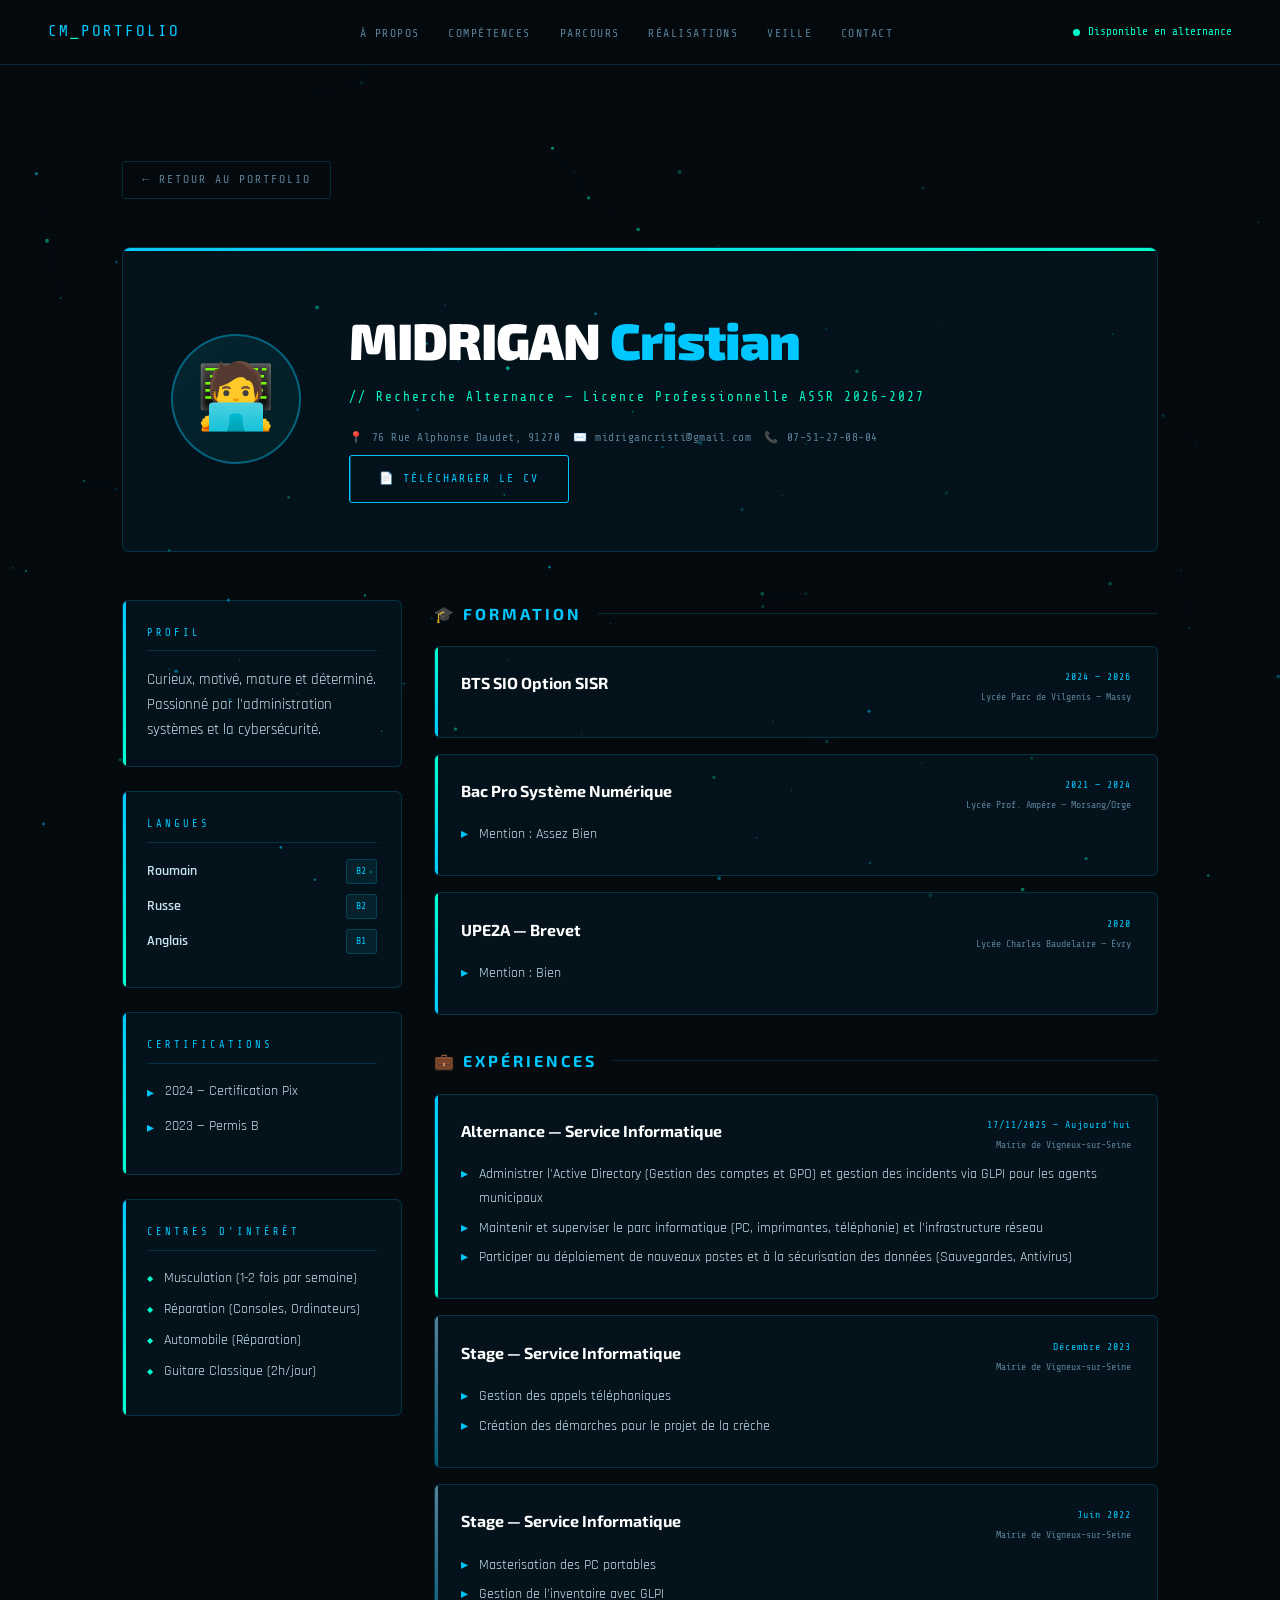
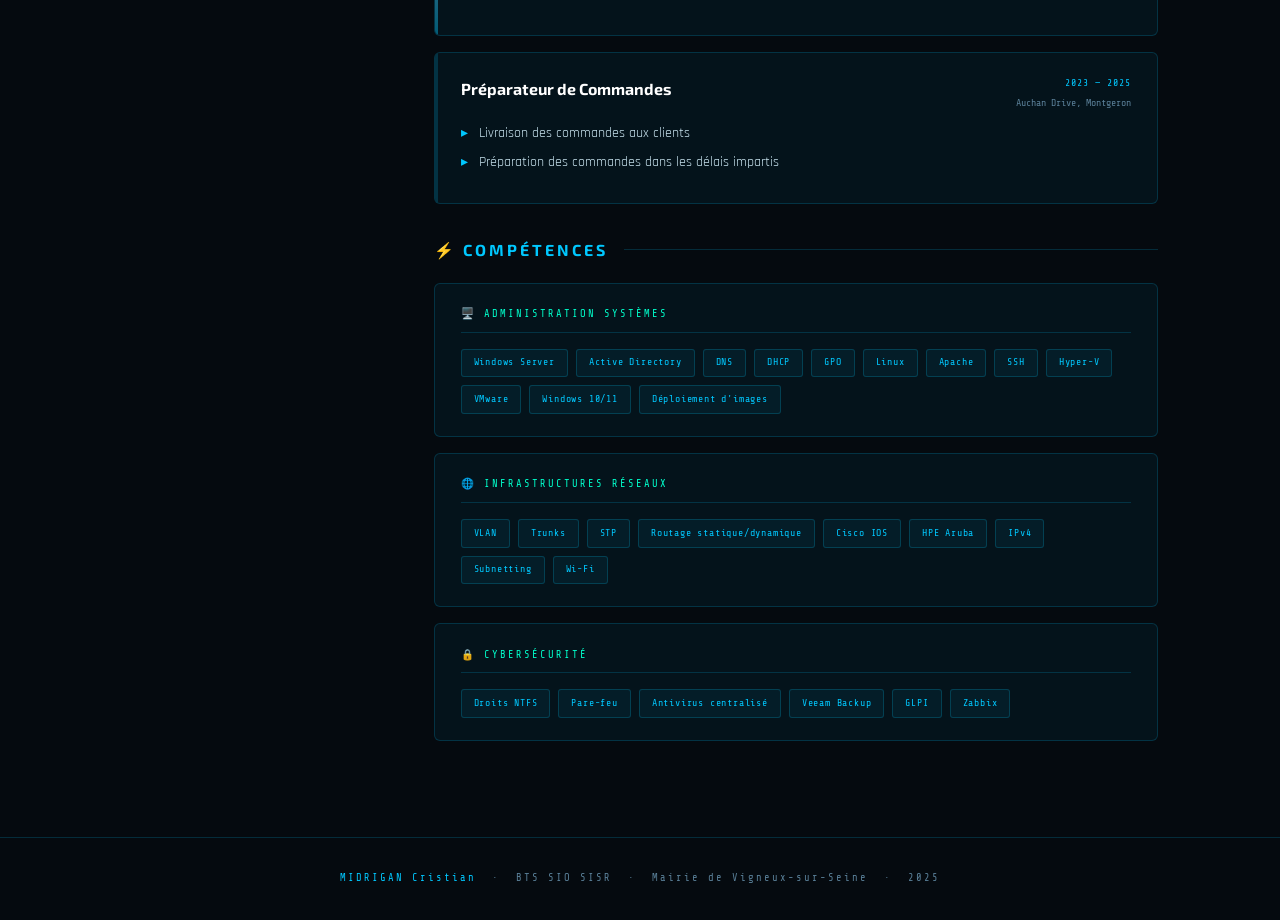
==== cv.html @ ec59d4d6 "Site presque fini, manque mon entreprise et le tableau de synthese" ====
<!DOCTYPE html>
<html lang="fr">
<head>
<meta charset="UTF-8">
<meta name="viewport" content="width=device-width, initial-scale=1.0">
<title>CV — MIDRIGAN Cristian</title>
<link href="https://fonts.googleapis.com/css2?family=Share+Tech+Mono&family=Rajdhani:wght@400;500;600;700&family=Exo+2:wght@300;400;600;700;900&display=swap" rel="stylesheet">
<link rel="stylesheet" href="style.css">
<style>
/* ── CV-SPECIFIC STYLES ── */
.cv-back {
  display: inline-flex; align-items: center; gap: .6rem;
  font-family: var(--mono); font-size: .72rem; letter-spacing: 2px;
  text-transform: uppercase; color: var(--muted); text-decoration: none;
  padding: .5rem 1.2rem; border: 1px solid var(--border); border-radius: 3px;
  transition: all .3s; margin-bottom: 3rem;
}
.cv-back:hover { color: var(--cyan); border-color: var(--cyan); background: rgba(0,200,255,.06); }

.cv-hero {
  display: flex; align-items: center; gap: 3rem;
  padding: 3rem; background: var(--surface);
  border: 1px solid var(--border); border-radius: 8px;
  position: relative; overflow: hidden; margin-bottom: 3rem;
}
.cv-hero::before {
  content: ''; position: absolute; top: 0; left: 0; right: 0; height: 3px;
  background: linear-gradient(90deg, var(--cyan), var(--cyan2));
}
.cv-photo {
  width: 130px; height: 130px; border-radius: 50%; flex-shrink: 0;
  border: 2px solid var(--border2); object-fit: cover;
  background: linear-gradient(135deg, rgba(0,200,255,.1), rgba(0,255,204,.05));
  display: flex; align-items: center; justify-content: center; font-size: 4rem;
}
.cv-photo img { width: 130px; height: 130px; border-radius: 50%; object-fit: cover; }
.cv-hero-info { flex: 1; }
.cv-hero-name {
  font-family: var(--head); font-size: clamp(2rem,4vw,3.2rem);
  font-weight: 900; color: #fff; letter-spacing: -1px; margin-bottom: .3rem;
}
.cv-hero-name span { color: var(--cyan); }
.cv-hero-sub {
  font-family: var(--mono); font-size: .8rem; color: var(--cyan2);
  letter-spacing: 2px; margin-bottom: 1.2rem;
}
.cv-contacts { display: flex; flex-wrap: wrap; gap: .8rem; }
.cv-contact-item {
  display: flex; align-items: center; gap: .5rem;
  font-family: var(--mono); font-size: .7rem; color: var(--muted);
  letter-spacing: .5px;
}
.cv-contact-item span { color: var(--cyan); }

/* Grid layout */
.cv-grid { display: grid; grid-template-columns: 280px 1fr; gap: 2rem; }

/* Sidebar */
.cv-sidebar { display: flex; flex-direction: column; gap: 1.5rem; }
.cv-card {
  background: var(--surface); border: 1px solid var(--border);
  border-radius: 6px; padding: 1.5rem; position: relative; overflow: hidden;
}
.cv-card::before {
  content: ''; position: absolute; top: 0; left: 0;
  width: 3px; height: 100%;
  background: linear-gradient(to bottom, var(--cyan), var(--cyan2));
}
.cv-card-title {
  font-family: var(--mono); font-size: .65rem; color: var(--cyan);
  letter-spacing: 3px; text-transform: uppercase; margin-bottom: 1rem;
  padding-bottom: .5rem; border-bottom: 1px solid var(--border);
}
.cv-tag-list { display: flex; flex-wrap: wrap; gap: .4rem; }
.cv-pill {
  font-family: var(--mono); font-size: .62rem; padding: .25rem .7rem;
  border: 1px solid var(--border); border-radius: 20px; color: var(--muted);
  letter-spacing: .8px; transition: all .2s;
}
.cv-pill:hover { border-color: var(--cyan); color: var(--cyan); }
.cv-lang-item { display: flex; justify-content: space-between; align-items: center; margin-bottom: .6rem; }
.cv-lang-name { font-size: .9rem; color: var(--text); font-weight: 600; }
.cv-lang-lvl {
  font-family: var(--mono); font-size: .62rem; padding: .2rem .6rem;
  background: rgba(0,200,255,.08); border: 1px solid rgba(0,200,255,.2);
  color: var(--cyan); border-radius: 3px;
}
.cv-cert-item { display: flex; gap: .7rem; align-items: flex-start; margin-bottom: .6rem; font-size: .88rem; color: var(--text); }
.cv-cert-item::before { content: "▸"; color: var(--cyan); flex-shrink: 0; margin-top: .1rem; }
.cv-interest-item { display: flex; gap: .7rem; align-items: flex-start; margin-bottom: .5rem; font-size: .85rem; color: var(--text); }
.cv-interest-item::before { content: "◆"; color: var(--cyan2); font-size: .5rem; flex-shrink: 0; margin-top: .35rem; }

/* Main content */
.cv-main { display: flex; flex-direction: column; gap: 2rem; }
.cv-section-title {
  font-family: var(--head); font-size: 1rem; font-weight: 700;
  color: var(--cyan); letter-spacing: 3px; text-transform: uppercase;
  margin-bottom: 1.2rem; display: flex; align-items: center; gap: 1rem;
}
.cv-section-title::after { content: ''; flex: 1; height: 1px; background: var(--border); }

/* Timeline items */
.cv-timeline { display: flex; flex-direction: column; gap: 1rem; }
.cv-tl-item {
  background: var(--surface); border: 1px solid var(--border);
  border-radius: 6px; padding: 1.4rem 1.6rem;
  position: relative; overflow: hidden; transition: border-color .3s;
}
.cv-tl-item:hover { border-color: var(--border2); }
.cv-tl-item.alternance::before { content: ''; position: absolute; left: 0; top: 0; bottom: 0; width: 3px; background: linear-gradient(to bottom, var(--cyan), var(--cyan2)); }
.cv-tl-item.stage::before { content: ''; position: absolute; left: 0; top: 0; bottom: 0; width: 3px; background: linear-gradient(to bottom, #5a8099, var(--border2)); }
.cv-tl-item.formation-item::before { content: ''; position: absolute; left: 0; top: 0; bottom: 0; width: 3px; background: linear-gradient(to bottom, var(--cyan2), var(--cyan)); }
.cv-tl-item.other::before { content: ''; position: absolute; left: 0; top: 0; bottom: 0; width: 3px; background: var(--border); }
.cv-tl-top { display: flex; justify-content: space-between; align-items: flex-start; gap: 1rem; margin-bottom: .5rem; flex-wrap: wrap; }
.cv-tl-role { font-family: var(--head); font-size: 1rem; font-weight: 700; color: #fff; }
.cv-tl-meta { text-align: right; }
.cv-tl-date { font-family: var(--mono); font-size: .62rem; color: var(--cyan); letter-spacing: 1px; display: block; }
.cv-tl-org { font-family: var(--mono); font-size: .62rem; color: var(--muted); display: block; margin-top: .2rem; }
.cv-tl-list { list-style: none; margin-top: .6rem; }
.cv-tl-list li { display: flex; gap: .7rem; font-size: .88rem; color: var(--text); margin-bottom: .35rem; }
.cv-tl-list li::before { content: '▸'; color: var(--cyan); flex-shrink: 0; }

/* Compétences */
.cv-skills-grid { display: flex; flex-direction: column; gap: 1rem; }
.cv-skill-cat {
  background: var(--surface); border: 1px solid var(--border);
  border-radius: 6px; padding: 1.4rem 1.6rem;
}
.cv-skill-cat-title {
  font-family: var(--mono); font-size: .65rem; color: var(--cyan2);
  letter-spacing: 2px; text-transform: uppercase; margin-bottom: 1rem;
  padding-bottom: .5rem; border-bottom: 1px solid var(--border);
}
.cv-skill-items { display: flex; flex-wrap: wrap; gap: .5rem; }
.cv-skill-chip {
  font-family: var(--mono); font-size: .62rem; padding: .3rem .75rem;
  background: rgba(0,200,255,.06); border: 1px solid rgba(0,200,255,.2);
  color: var(--cyan); border-radius: 3px; letter-spacing: .8px;
  transition: all .2s;
}
.cv-skill-chip:hover { background: rgba(0,200,255,.14); border-color: var(--cyan); }

/* Download button */
.cv-dl-btn {
  display: inline-flex; align-items: center; gap: .6rem;
  font-family: var(--mono); font-size: .72rem; letter-spacing: 2px;
  text-transform: uppercase; color: var(--cyan); text-decoration: none;
  padding: .8rem 1.8rem; border: 1px solid var(--cyan); border-radius: 3px;
  position: relative; overflow: hidden; transition: color .3s; margin-top: .5rem;
  background: transparent; cursor: pointer;
}
.cv-dl-btn::before {
  content: ''; position: absolute; inset: 0; background: var(--cyan);
  transform: translateX(-100%); transition: transform .3s; z-index: -1;
}
.cv-dl-btn:hover { color: #000; }
.cv-dl-btn:hover::before { transform: translateX(0); }

@media(max-width:900px){
  .cv-grid { grid-template-columns: 1fr; }
  .cv-hero { flex-direction: column; text-align: center; gap: 1.5rem; }
  .cv-contacts { justify-content: center; }
  .cv-tl-top { flex-direction: column; }
  .cv-tl-meta { text-align: left; }
}
</style>
</head>
<body>
<canvas id="bg-canvas"></canvas>

<!-- NAV -->
<nav>
  <a href="index.html" class="nav-logo">CM<span>_</span>PORTFOLIO</a>
  <ul class="nav-links">
    <li><a href="index.html#about">À propos</a></li>
    <li><a href="index.html#skills">Compétences</a></li>
    <li><a href="index.html#parcours">Parcours</a></li>
    <li><a href="index.html#realisations">Réalisations</a></li>
    <li><a href="index.html#veille">Veille</a></li>
    <li><a href="index.html#contact">Contact</a></li>
  </ul>
  <div class="nav-status"><div class="status-dot"></div>Disponible en alternance</div>
</nav>

<section style="padding-top:65px;">
  <div class="wrap">
    <!-- Retour -->
    <a href="index.html" class="cv-back">← Retour au portfolio</a>

    <!-- Hero -->
    <div class="cv-hero">
      <div class="cv-photo">🧑‍💻</div>
      <div class="cv-hero-info">
        <div class="cv-hero-name">MIDRIGAN <span>Cristian</span></div>
        <div class="cv-hero-sub">// Recherche Alternance — Licence Professionnelle ASSR 2026-2027</div>
        <div class="cv-contacts">
          <div class="cv-contact-item"><span>📍</span> 76 Rue Alphonse Daudet, 91270</div>
          <div class="cv-contact-item"><span>✉️</span> midrigancristi@gmail.com</div>
          <div class="cv-contact-item"><span>📞</span> 07-51-27-08-04</div>
        </div>
        <a href="CV_Midrigan_Cristian.pdf" download class="cv-dl-btn">📄 Télécharger le CV</a>
      </div>
    </div>

    <!-- Grid -->
    <div class="cv-grid">

      <!-- SIDEBAR -->
      <div class="cv-sidebar">

        <div class="cv-card">
          <div class="cv-card-title">Profil</div>
          <p style="font-size:.92rem;color:var(--text);">Curieux, motivé, mature et déterminé. Passionné par l'administration systèmes et la cybersécurité.</p>
        </div>

        <div class="cv-card">
          <div class="cv-card-title">Langues</div>
          <div class="cv-lang-item"><span class="cv-lang-name">Roumain</span><span class="cv-lang-lvl">B2</span></div>
          <div class="cv-lang-item"><span class="cv-lang-name">Russe</span><span class="cv-lang-lvl">B2</span></div>
          <div class="cv-lang-item"><span class="cv-lang-name">Anglais</span><span class="cv-lang-lvl">B1</span></div>
        </div>

        <div class="cv-card">
          <div class="cv-card-title">Certifications</div>
          <div class="cv-cert-item">2024 — Certification Pix</div>
          <div class="cv-cert-item">2023 — Permis B</div>
        </div>

        <div class="cv-card">
          <div class="cv-card-title">Centres d'intérêt</div>
          <div class="cv-interest-item">Musculation (1-2 fois par semaine)</div>
          <div class="cv-interest-item">Réparation (Consoles, Ordinateurs)</div>
          <div class="cv-interest-item">Automobile (Réparation)</div>
          <div class="cv-interest-item">Guitare Classique (2h/jour)</div>
        </div>

      </div>

      <!-- MAIN -->
      <div class="cv-main">

        <!-- Formation -->
        <div>
          <div class="cv-section-title">🎓 Formation</div>
          <div class="cv-timeline">
            <div class="cv-tl-item formation-item">
              <div class="cv-tl-top">
                <div class="cv-tl-role">BTS SIO Option SISR</div>
                <div class="cv-tl-meta">
                  <span class="cv-tl-date">2024 — 2026</span>
                  <span class="cv-tl-org">Lycée Parc de Vilgenis — Massy</span>
                </div>
              </div>
            </div>
            <div class="cv-tl-item formation-item">
              <div class="cv-tl-top">
                <div class="cv-tl-role">Bac Pro Système Numérique</div>
                <div class="cv-tl-meta">
                  <span class="cv-tl-date">2021 — 2024</span>
                  <span class="cv-tl-org">Lycée Prof. Ampère — Morsang/Orge</span>
                </div>
              </div>
              <ul class="cv-tl-list"><li>Mention : Assez Bien</li></ul>
            </div>
            <div class="cv-tl-item formation-item">
              <div class="cv-tl-top">
                <div class="cv-tl-role">UPE2A — Brevet</div>
                <div class="cv-tl-meta">
                  <span class="cv-tl-date">2020</span>
                  <span class="cv-tl-org">Lycée Charles Baudelaire — Évry</span>
                </div>
              </div>
              <ul class="cv-tl-list"><li>Mention : Bien</li></ul>
            </div>
          </div>
        </div>

        <!-- Expériences -->
        <div>
          <div class="cv-section-title">💼 Expériences</div>
          <div class="cv-timeline">

            <div class="cv-tl-item alternance">
              <div class="cv-tl-top">
                <div class="cv-tl-role">Alternance — Service Informatique</div>
                <div class="cv-tl-meta">
                  <span class="cv-tl-date">17/11/2025 — Aujourd'hui</span>
                  <span class="cv-tl-org">Mairie de Vigneux-sur-Seine</span>
                </div>
              </div>
              <ul class="cv-tl-list">
                <li>Administrer l'Active Directory (Gestion des comptes et GPO) et gestion des incidents via GLPI pour les agents municipaux</li>
                <li>Maintenir et superviser le parc informatique (PC, imprimantes, téléphonie) et l'infrastructure réseau</li>
                <li>Participer au déploiement de nouveaux postes et à la sécurisation des données (Sauvegardes, Antivirus)</li>
              </ul>
            </div>

            <div class="cv-tl-item stage">
              <div class="cv-tl-top">
                <div class="cv-tl-role">Stage — Service Informatique</div>
                <div class="cv-tl-meta">
                  <span class="cv-tl-date">Décembre 2023</span>
                  <span class="cv-tl-org">Mairie de Vigneux-sur-Seine</span>
                </div>
              </div>
              <ul class="cv-tl-list">
                <li>Gestion des appels téléphoniques</li>
                <li>Création des démarches pour le projet de la crèche</li>
              </ul>
            </div>

            <div class="cv-tl-item stage">
              <div class="cv-tl-top">
                <div class="cv-tl-role">Stage — Service Informatique</div>
                <div class="cv-tl-meta">
                  <span class="cv-tl-date">Juin 2022</span>
                  <span class="cv-tl-org">Mairie de Vigneux-sur-Seine</span>
                </div>
              </div>
              <ul class="cv-tl-list">
                <li>Masterisation des PC portables</li>
                <li>Gestion de l'inventaire avec GLPI</li>
              </ul>
            </div>

            <div class="cv-tl-item other">
              <div class="cv-tl-top">
                <div class="cv-tl-role">Préparateur de Commandes</div>
                <div class="cv-tl-meta">
                  <span class="cv-tl-date">2023 — 2025</span>
                  <span class="cv-tl-org">Auchan Drive, Montgeron</span>
                </div>
              </div>
              <ul class="cv-tl-list">
                <li>Livraison des commandes aux clients</li>
                <li>Préparation des commandes dans les délais impartis</li>
              </ul>
            </div>

          </div>
        </div>

        <!-- Compétences -->
        <div>
          <div class="cv-section-title">⚡ Compétences</div>
          <div class="cv-skills-grid">
            <div class="cv-skill-cat">
              <div class="cv-skill-cat-title">🖥️ Administration Systèmes</div>
              <div class="cv-skill-items">
                <span class="cv-skill-chip">Windows Server</span>
                <span class="cv-skill-chip">Active Directory</span>
                <span class="cv-skill-chip">DNS</span>
                <span class="cv-skill-chip">DHCP</span>
                <span class="cv-skill-chip">GPO</span>
                <span class="cv-skill-chip">Linux</span>
                <span class="cv-skill-chip">Apache</span>
                <span class="cv-skill-chip">SSH</span>
                <span class="cv-skill-chip">Hyper-V</span>
                <span class="cv-skill-chip">VMware</span>
                <span class="cv-skill-chip">Windows 10/11</span>
                <span class="cv-skill-chip">Déploiement d'images</span>
              </div>
            </div>
            <div class="cv-skill-cat">
              <div class="cv-skill-cat-title">🌐 Infrastructures Réseaux</div>
              <div class="cv-skill-items">
                <span class="cv-skill-chip">VLAN</span>
                <span class="cv-skill-chip">Trunks</span>
                <span class="cv-skill-chip">STP</span>
                <span class="cv-skill-chip">Routage statique/dynamique</span>
                <span class="cv-skill-chip">Cisco IOS</span>
                <span class="cv-skill-chip">HPE Aruba</span>
                <span class="cv-skill-chip">IPv4</span>
                <span class="cv-skill-chip">Subnetting</span>
                <span class="cv-skill-chip">Wi-Fi</span>
              </div>
            </div>
            <div class="cv-skill-cat">
              <div class="cv-skill-cat-title">🔒 Cybersécurité</div>
              <div class="cv-skill-items">
                <span class="cv-skill-chip">Droits NTFS</span>
                <span class="cv-skill-chip">Pare-feu</span>
                <span class="cv-skill-chip">Antivirus centralisé</span>
                <span class="cv-skill-chip">Veeam Backup</span>
                <span class="cv-skill-chip">GLPI</span>
                <span class="cv-skill-chip">Zabbix</span>
              </div>
            </div>
          </div>
        </div>

      </div>
    </div>
  </div>
</section>

<footer><div class="fi"><span>MIDRIGAN Cristian</span> &nbsp;·&nbsp; BTS SIO SISR &nbsp;·&nbsp; Mairie de Vigneux-sur-Seine &nbsp;·&nbsp; 2025</div></footer>

<script src="script.js"></script>
</body>
</html>
---- style.css ----
:root{--bg:#050a0f;--surface:rgba(0,200,255,0.05);--border:rgba(0,200,255,0.18);--border2:rgba(0,200,255,0.4);--cyan:#00c8ff;--cyan2:#00ffcc;--yellow:#ffd700;--text:#c8e4f0;--muted:#5a8099;--mono:'Share Tech Mono',monospace;--head:'Exo 2',sans-serif;--body:'Rajdhani',sans-serif;}
*,*::before,*::after{box-sizing:border-box;margin:0;padding:0;}
html{scroll-behavior:smooth;}
body{background:var(--bg);color:var(--text);font-family:var(--body);font-size:17px;line-height:1.7;overflow-x:hidden;}
#bg-canvas{position:fixed;top:0;left:0;width:100%;height:100%;z-index:0;pointer-events:none;}
body::after{content:'';position:fixed;inset:0;background:repeating-linear-gradient(0deg,transparent,transparent 2px,rgba(0,0,0,.03) 2px,rgba(0,0,0,.03) 4px);pointer-events:none;z-index:1;}
nav{position:fixed;top:0;left:0;right:0;z-index:100;display:flex;align-items:center;justify-content:space-between;padding:0 3rem;height:65px;background:rgba(5,10,15,.92);backdrop-filter:blur(16px);border-bottom:1px solid var(--border);}
.nav-logo{font-family:var(--mono);font-size:1rem;color:var(--cyan);letter-spacing:2px;text-decoration:none;}
.nav-logo span{color:var(--cyan2);}
.nav-links{display:flex;gap:1.8rem;list-style:none;}
.nav-links a{font-family:var(--mono);font-size:.72rem;color:var(--muted);text-decoration:none;letter-spacing:1.5px;text-transform:uppercase;position:relative;transition:color .3s;}
.nav-links a::after{content:'';position:absolute;bottom:-3px;left:0;width:0;height:1px;background:var(--cyan);transition:width .3s;}
.nav-links a:hover,.nav-links a.active{color:var(--cyan);}
.nav-links a:hover::after,.nav-links a.active::after{width:100%;}
.nav-status{display:flex;align-items:center;gap:.5rem;font-family:var(--mono);font-size:.7rem;color:var(--cyan2);}
.status-dot{width:7px;height:7px;background:var(--cyan2);border-radius:50%;animation:pulse 2s infinite;}
@keyframes pulse{0%,100%{opacity:1;box-shadow:0 0 6px var(--cyan2);}50%{opacity:.4;}}
section{position:relative;z-index:2;}
.wrap{max-width:1100px;margin:0 auto;padding:6rem 2rem;}
.sec-head{display:flex;align-items:center;gap:1.5rem;margin-bottom:4rem;}
.sec-num{font-family:var(--mono);font-size:.7rem;color:var(--cyan);letter-spacing:2px;}
.sec-title{font-family:var(--head);font-size:clamp(1.6rem,3vw,2.2rem);font-weight:700;color:#fff;letter-spacing:1px;}
.sec-line{flex:1;height:1px;background:linear-gradient(to right,var(--border),transparent);}
#hero{min-height:100vh;display:flex;align-items:center;justify-content:center;flex-direction:column;text-align:center;padding:6rem 2rem 4rem;}
.hero-tag{font-family:var(--mono);font-size:.75rem;color:var(--cyan2);letter-spacing:4px;margin-bottom:1.5rem;}
.hero-name{font-family:var(--head);font-size:clamp(3rem,8vw,7rem);font-weight:900;letter-spacing:-2px;line-height:1;margin-bottom:.3rem;}
.hero-name .last{color:var(--cyan);text-shadow:0 0 40px rgba(0,200,255,.4);}
.hero-sub{font-family:var(--mono);font-size:clamp(.8rem,1.5vw,1rem);color:var(--muted);letter-spacing:3px;margin:1.5rem 0 2rem;}
.hero-sub .hi{color:var(--cyan);}
.hero-row1,.hero-row2{display:flex;gap:1rem;flex-wrap:wrap;justify-content:center;margin-bottom:.8rem;}
.btn{font-family:var(--mono);font-size:.75rem;letter-spacing:2px;text-transform:uppercase;padding:.9rem 2rem;border-radius:3px;text-decoration:none;transition:all .3s;display:inline-flex;align-items:center;gap:.5rem;}
.btn-p{border:1px solid var(--cyan);color:var(--cyan);background:transparent;position:relative;overflow:hidden;}
.btn-p::before{content:'';position:absolute;inset:0;background:var(--cyan);transform:translateX(-100%);transition:transform .3s;z-index:-1;}
.btn-p:hover{color:#000;}
.btn-p:hover::before{transform:translateX(0);}
.btn-g{border:1px solid var(--border);color:var(--muted);background:transparent;}
.btn-g:hover{border-color:var(--muted);color:var(--text);}
.btn-doc{font-family:var(--mono);font-size:.68rem;letter-spacing:1.5px;text-transform:uppercase;padding:.6rem 1.3rem;border-radius:3px;text-decoration:none;border:1px solid rgba(0,255,204,.3);color:var(--cyan2);background:rgba(0,255,204,.04);transition:all .3s;display:inline-flex;align-items:center;gap:.5rem;}
.btn-doc:hover{border-color:var(--cyan2);background:rgba(0,255,204,.12);color:#fff;}
.hero-scroll{margin-top:3rem;display:flex;flex-direction:column;align-items:center;gap:.3rem;}
.hero-scroll span{font-family:var(--mono);font-size:.65rem;color:var(--muted);letter-spacing:2px;}
.scroll-line{width:1px;height:40px;background:linear-gradient(to bottom,var(--cyan),transparent);animation:sline 1.5s infinite;}
@keyframes sline{0%{transform:scaleY(0);transform-origin:top}50%{transform:scaleY(1);transform-origin:top}51%{transform:scaleY(1);transform-origin:bottom}100%{transform:scaleY(0);transform-origin:bottom}}
.about-layout{display:grid;grid-template-columns:220px 1fr;gap:3.5rem;align-items:start;}
.photo-col{display:flex;flex-direction:column;align-items:center;gap:1rem;}
.photo-wrap{width:200px;height:200px;border-radius:50%;position:relative;display:flex;align-items:center;justify-content:center;}
.photo-ring{position:absolute;inset:-3px;border-radius:50%;background:conic-gradient(from 0deg,var(--cyan),var(--cyan2),transparent 60%,var(--cyan));animation:spin 4s linear infinite;}
@keyframes spin{to{transform:rotate(360deg);}}
.photo-inner{width:198px;height:198px;border-radius:50%;background:linear-gradient(135deg,rgba(0,200,255,.1),rgba(0,255,204,.05));display:flex;align-items:center;justify-content:center;position:relative;z-index:1;font-size:5rem;border:2px solid var(--border);}
.photo-name{font-family:var(--mono);font-size:.65rem;color:var(--cyan);letter-spacing:2px;text-align:center;}
.about-text p{color:var(--text);margin-bottom:1rem;font-size:1rem;}
.tags{display:flex;flex-wrap:wrap;gap:.5rem;margin:1rem 0 1.5rem;}
.tag{font-family:var(--mono);font-size:.68rem;padding:.3rem .8rem;border:1px solid var(--border);border-radius:2px;color:var(--muted);letter-spacing:1px;transition:all .2s;}
.tag:hover{border-color:var(--cyan);color:var(--cyan);background:rgba(0,200,255,.05);}
.mv-grid{display:grid;grid-template-columns:1fr 1fr;gap:1rem;}
.mv-card{background:var(--surface);border:1px solid var(--border);border-radius:4px;padding:1.5rem;position:relative;overflow:hidden;transition:border-color .3s;}
.mv-card:hover{border-color:var(--border2);}
.mv-card::before{content:'';position:absolute;top:0;left:0;width:3px;height:100%;background:linear-gradient(to bottom,var(--cyan),var(--cyan2));}
.mv-icon{font-size:1.5rem;margin-bottom:.6rem;}
.mv-title{font-family:var(--head);font-size:1rem;font-weight:700;color:var(--cyan);margin-bottom:.4rem;}
.mv-card p{font-size:.92rem;color:var(--text);}

/* === SKILLS SECTION === */
.skills-layout{display:grid;grid-template-columns:440px 1fr;gap:4rem;align-items:center;}

/* Orbital — fully responsive, JS-positioned */
.orb-wrap{
  position:relative;
  width:100%;
  max-width:440px;
  aspect-ratio:1/1;
  flex-shrink:0;
}
.orb-ring{
  position:absolute;
  top:50%;left:50%;
  border-radius:50%;
  border:1px solid rgba(0,200,255,.12);
  transform:translate(-50%,-50%);
  pointer-events:none;
}
.orb-center{
  position:absolute;
  top:50%;left:50%;
  transform:translate(-50%,-50%);
  width:20%;height:20%;
  background:linear-gradient(135deg,rgba(0,200,255,.15),rgba(0,255,204,.1));
  border:2px solid var(--border2);
  border-radius:50%;
  display:flex;flex-direction:column;align-items:center;justify-content:center;
  z-index:10;
}
.orb-center span{font-size:clamp(.9rem,2.5vw,1.8rem);}
.orb-center p{font-family:var(--mono);font-size:clamp(.28rem,.8vw,.5rem);color:var(--cyan);letter-spacing:1px;}
.orb-node{
  position:absolute;
  transform:translate(-50%,-50%);
  z-index:5;
}
.orb-node-in{
  border-radius:50%;
  background:var(--surface);
  border:1px solid var(--border);
  display:flex;flex-direction:column;align-items:center;justify-content:center;
  text-align:center;
  padding:.3rem;
  transition:all .3s;
  cursor:default;
}
.orb-node:hover .orb-node-in{background:rgba(0,200,255,.12);border-color:var(--cyan);box-shadow:0 0 20px rgba(0,200,255,.3);transform:scale(1.12);}
.orb-node-in .ni{display:block;margin-bottom:.15rem;}
.orb-node-in .nl{font-family:var(--mono);color:var(--muted);line-height:1.2;}
.orb-node:hover .orb-node-in .nl{color:var(--cyan);}

/* Skill bars */
.skill-blocks{display:flex;flex-direction:column;gap:1rem;}
.sb{background:var(--surface);border:1px solid var(--border);border-radius:4px;padding:1.4rem 1.6rem;}
.sb-title{font-family:var(--head);font-size:.82rem;font-weight:700;color:var(--cyan2);letter-spacing:2px;text-transform:uppercase;margin-bottom:1.1rem;display:flex;align-items:center;gap:.7rem;}
.sb-title::after{content:'';flex:1;height:1px;background:var(--border);}
.si{margin-bottom:1rem;}
.si:last-child{margin-bottom:0;}
.si-row{display:flex;justify-content:space-between;margin-bottom:.4rem;font-size:.88rem;}
.si-name{color:var(--text);}
.si-pct{font-family:var(--mono);font-size:.75rem;color:var(--cyan);}
.sbar{height:4px;background:rgba(0,200,255,.12);border-radius:2px;overflow:hidden;}
.sfill{height:100%;border-radius:2px;background:linear-gradient(90deg,var(--cyan),var(--cyan2));}

/* Parcours */
#parcours{background:linear-gradient(180deg,transparent,rgba(0,200,255,.02),transparent);}
.pf-row{display:flex;gap:1rem;margin-bottom:3rem;flex-wrap:wrap;}
.pf-btn{font-family:var(--mono);font-size:.72rem;letter-spacing:2px;text-transform:uppercase;padding:.55rem 1.4rem;border-radius:3px;border:1px solid var(--border);color:var(--muted);background:transparent;cursor:pointer;transition:all .3s;}
.pf-btn.active,.pf-btn:hover{border-color:var(--cyan);color:var(--cyan);background:rgba(0,200,255,.06);}
.parc-grid{display:grid;grid-template-columns:repeat(2,1fr);gap:1.5rem;}
.pc{background:var(--surface);border:1px solid var(--border);border-radius:6px;padding:2rem;position:relative;overflow:hidden;transition:border-color .3s,transform .3s;}
.pc:hover{border-color:var(--border2);transform:translateY(-3px);}
.pc::before{content:'';position:absolute;top:0;left:0;right:0;height:3px;}
.pc.formation::before{background:linear-gradient(90deg,var(--cyan),var(--cyan2));}
.pc.entreprise::before{background:linear-gradient(90deg,var(--yellow),#ff9900);}
.pc-year{position:absolute;bottom:-.5rem;right:.8rem;font-family:var(--head);font-size:5rem;font-weight:900;color:rgba(0,200,255,.05);line-height:1;pointer-events:none;}
.pc-top{display:flex;align-items:flex-start;justify-content:space-between;margin-bottom:1.2rem;gap:1rem;}
.pc-icon{width:52px;height:52px;border-radius:8px;display:flex;align-items:center;justify-content:center;font-size:1.5rem;flex-shrink:0;}
.formation .pc-icon{background:rgba(0,200,255,.1);border:1px solid rgba(0,200,255,.2);}
.entreprise .pc-icon{background:rgba(255,215,0,.1);border:1px solid rgba(255,215,0,.2);}
.pc-meta{text-align:right;display:flex;flex-direction:column;gap:.3rem;align-items:flex-end;}
.pc-badge{font-family:var(--mono);font-size:.58rem;letter-spacing:1.5px;padding:.2rem .7rem;border-radius:3px;}
.formation .pc-badge{background:rgba(0,200,255,.1);color:var(--cyan);border:1px solid rgba(0,200,255,.2);}
.entreprise .pc-badge{background:rgba(255,215,0,.1);color:var(--yellow);border:1px solid rgba(255,215,0,.2);}
.pc-date{font-family:var(--mono);font-size:.62rem;color:var(--muted);}
.pc-role{font-family:var(--head);font-size:1.1rem;font-weight:700;color:#fff;margin-bottom:.2rem;}
.pc-org{font-size:.9rem;font-weight:600;margin-bottom:.8rem;}
.formation .pc-org{color:var(--cyan);}
.entreprise .pc-org{color:var(--yellow);}
.pc-desc{font-size:.9rem;color:var(--text);margin-bottom:1rem;}
.pc-tags{display:flex;flex-wrap:wrap;gap:.4rem;}
.pc-tag{font-family:var(--mono);font-size:.6rem;padding:.22rem .65rem;border-radius:20px;letter-spacing:.8px;}
.formation .pc-tag{background:rgba(0,200,255,.06);border:1px solid rgba(0,200,255,.2);color:var(--cyan);}
.entreprise .pc-tag{background:rgba(255,215,0,.06);border:1px solid rgba(255,215,0,.2);color:var(--yellow);}
.pc.hidden{display:none;}

/* Réalisations */
.real-grid{display:grid;grid-template-columns:repeat(3,1fr);gap:1.5rem;}
.rc{background:var(--surface);border:1px solid var(--border);border-radius:4px;padding:1.8rem;transition:border-color .3s,transform .3s;position:relative;overflow:hidden;}
.rc:hover{border-color:rgba(0,200,255,.4);transform:translateY(-4px);}
.rc::after{content:'';position:absolute;bottom:0;left:0;right:0;height:2px;background:linear-gradient(90deg,var(--cyan),var(--cyan2));transform:scaleX(0);transition:transform .4s;}
.rc:hover::after{transform:scaleX(1);}
.rc-num{font-family:var(--mono);font-size:2.5rem;color:rgba(0,200,255,.05);font-weight:700;position:absolute;top:.8rem;right:1rem;}
.rc-icon{font-size:1.6rem;margin-bottom:1rem;}
.rc h3{font-family:var(--head);font-size:1rem;font-weight:700;color:var(--cyan);margin-bottom:.6rem;}
.rc p{font-size:.88rem;color:var(--text);}
.rc-tags{display:flex;flex-wrap:wrap;gap:.4rem;margin-top:1rem;}
.rtag{font-family:var(--mono);font-size:.6rem;padding:.2rem .6rem;background:rgba(0,200,255,.08);border:1px solid rgba(0,200,255,.2);color:var(--cyan);border-radius:2px;letter-spacing:1px;}

/* Veille */
.veille-stack{display:flex;flex-direction:column;gap:1.5rem;}
.vc{background:var(--surface);border:1px solid var(--border);border-radius:4px;overflow:hidden;transition:border-color .3s;}
.vc:hover{border-color:var(--border2);}
.vc-head{display:flex;align-items:center;gap:1rem;padding:1.2rem 1.8rem;cursor:pointer;background:rgba(0,200,255,.02);transition:background .3s;}
.vc-head:hover{background:rgba(0,200,255,.06);}
.vc-icon{font-size:1.4rem;}
.vc-txt{flex:1;}
.vc-title{font-family:var(--head);font-size:1.05rem;font-weight:700;color:#fff;}
.vc-sub{font-size:.85rem;color:var(--muted);}
.vc-btn{font-family:var(--mono);font-size:.68rem;color:var(--cyan);border:1px solid var(--border);padding:.3rem .9rem;border-radius:3px;transition:border-color .2s;white-space:nowrap;}
.vc:hover .vc-btn{border-color:var(--cyan);}
.vc-body{padding:0 1.8rem;max-height:0;overflow:hidden;transition:max-height .4s ease,padding .3s;}
.vc-body.open{max-height:800px;padding:1.5rem 1.8rem;border-top:1px solid var(--border);}
.vs{margin-bottom:1.3rem;}
.vs-title{font-family:var(--head);font-size:.95rem;font-weight:700;color:var(--cyan);margin-bottom:.6rem;padding-bottom:.4rem;border-bottom:1px solid rgba(0,200,255,.1);}
.vs p{font-size:.93rem;color:var(--text);}
.vl{list-style:none;margin-top:.5rem;}
.vl li{display:flex;gap:.7rem;font-size:.92rem;color:var(--text);margin-bottom:.4rem;}
.vl li::before{content:'▸';color:var(--cyan);flex-shrink:0;}
.va{background:rgba(0,200,255,.04);border:1px solid rgba(0,200,255,.1);border-radius:4px;padding:1rem 1.2rem;font-size:.93rem;color:var(--text);}
.vsrc{display:flex;flex-wrap:wrap;gap:.5rem;margin-top:.7rem;}
.stag{font-family:var(--mono);font-size:.65rem;padding:.3rem .8rem;border:1px solid rgba(0,255,204,.2);color:var(--cyan2);background:rgba(0,255,204,.04);border-radius:20px;}

/* Contact */
.contact-grid{display:grid;grid-template-columns:1fr 1.5fr;gap:4rem;align-items:start;}
.c-items{display:flex;flex-direction:column;gap:1rem;}
.c-item{display:flex;align-items:center;gap:1rem;padding:1rem 1.2rem;background:var(--surface);border:1px solid var(--border);border-radius:3px;text-decoration:none;transition:border-color .3s;}
.c-item:hover{border-color:var(--cyan);}
.c-ico{font-size:1.2rem;}
.c-lbl{font-family:var(--mono);font-size:.6rem;color:var(--cyan);letter-spacing:2px;display:block;margin-bottom:.1rem;}
.c-val{color:var(--text);font-size:.9rem;font-weight:600;}
.c-form{display:flex;flex-direction:column;gap:1rem;}
.frow{display:grid;grid-template-columns:1fr 1fr;gap:1rem;}
.fg{display:flex;flex-direction:column;gap:.4rem;}
.fg label{font-family:var(--mono);font-size:.65rem;color:var(--cyan);letter-spacing:2px;text-transform:uppercase;}
.fg input,.fg textarea{background:var(--surface);border:1px solid var(--border);color:var(--text);font-family:var(--body);font-size:.95rem;padding:.9rem 1rem;border-radius:3px;outline:none;transition:border-color .3s;resize:none;}
.fg input:focus,.fg textarea:focus{border-color:var(--cyan);}
.fg textarea{height:120px;}
.c-sbtn{font-family:var(--mono);font-size:.75rem;letter-spacing:3px;text-transform:uppercase;padding:1rem 2rem;background:transparent;border:1px solid var(--cyan);color:var(--cyan);border-radius:3px;cursor:pointer;position:relative;overflow:hidden;transition:color .3s;align-self:flex-start;}
.c-sbtn::before{content:'';position:absolute;inset:0;background:var(--cyan);transform:translateX(-100%);transition:transform .3s;z-index:-1;}
.c-sbtn:hover{color:#000;}
.c-sbtn:hover::before{transform:translateX(0);}
footer{position:relative;z-index:2;border-top:1px solid var(--border);padding:2rem;text-align:center;}
.fi{font-family:var(--mono);font-size:.65rem;color:var(--muted);letter-spacing:2px;}
.fi span{color:var(--cyan);}

@media(max-width:900px){
  nav{padding:0 1.5rem;}
  .nav-links{display:none;}
  .about-layout,.contact-grid{grid-template-columns:1fr;}
  .skills-layout,.parc-grid{grid-template-columns:1fr;}
  .orb-wrap{max-width:340px;margin:0 auto;}
  .real-grid{grid-template-columns:repeat(2,1fr);}
  .frow,.mv-grid{grid-template-columns:1fr;}
}
@media(max-width:600px){.real-grid{grid-template-columns:1fr;}}
/* ── CERTIFICATIONS ── */
#certifications{background:linear-gradient(180deg,transparent,rgba(0,200,255,.025),transparent);}
.cert-grid{display:grid;grid-template-columns:repeat(3,1fr);gap:1.8rem;}
.cert-card{
  position:relative;background:var(--surface);border:1px solid var(--border);
  border-radius:8px;padding:2rem;overflow:hidden;
  display:flex;flex-direction:column;gap:.8rem;
  transition:border-color .3s,transform .3s;
}
.cert-card:hover{transform:translateY(-5px);}
.cert-done{border-color:rgba(0,200,255,.25);}
.cert-done:hover{border-color:var(--cyan);}
.cert-wip{border-color:rgba(255,165,0,.25);}
.cert-wip:hover{border-color:rgba(255,165,0,.6);}

/* Lueur de fond */
.cert-glow{
  position:absolute;top:-40px;right:-40px;
  width:120px;height:120px;border-radius:50%;
  background:radial-gradient(circle,rgba(0,200,255,.08),transparent 70%);
  pointer-events:none;
}
.cert-glow-wip{background:radial-gradient(circle,rgba(255,165,0,.08),transparent 70%);}

.cert-top{display:flex;justify-content:space-between;align-items:center;margin-bottom:.4rem;}
.cert-logo{font-size:2.2rem;line-height:1;}
.cert-status{
  font-family:var(--mono);font-size:.6rem;letter-spacing:1.5px;
  padding:.25rem .75rem;border-radius:20px;
}
.cert-status-done{
  background:rgba(0,200,255,.1);color:var(--cyan);
  border:1px solid rgba(0,200,255,.3);
}
.cert-status-wip{
  background:rgba(255,165,0,.1);color:#ffa500;
  border:1px solid rgba(255,165,0,.3);
  animation:wip-pulse 2s infinite;
}
@keyframes wip-pulse{
  0%,100%{opacity:1;box-shadow:0 0 6px rgba(255,165,0,.3);}
  50%{opacity:.7;}
}

.cert-name{font-family:var(--head);font-size:1.15rem;font-weight:700;color:#fff;line-height:1.2;}
.cert-org{font-family:var(--mono);font-size:.65rem;color:var(--cyan);letter-spacing:1px;margin-top:-.3rem;}
.cert-wip .cert-org{color:#ffa500;}
.cert-desc{font-size:.9rem;color:var(--text);flex:1;}

.cert-footer{display:flex;align-items:center;justify-content:space-between;flex-wrap:wrap;gap:.5rem;margin-top:.5rem;}
.cert-year{font-family:var(--mono);font-size:.72rem;color:var(--muted);letter-spacing:1px;}
.cert-tags{display:flex;gap:.4rem;flex-wrap:wrap;}
.cert-tag{
  font-family:var(--mono);font-size:.58rem;padding:.2rem .6rem;
  background:rgba(0,200,255,.07);border:1px solid rgba(0,200,255,.2);
  color:var(--cyan);border-radius:3px;letter-spacing:.8px;
}
.cert-tag-wip{
  background:rgba(255,165,0,.07);border:1px solid rgba(255,165,0,.25);
  color:#ffa500;
}

/* Barre de progression (carte en cours) */
.cert-progress-bar{
  height:3px;background:rgba(255,165,0,.15);border-radius:2px;
  overflow:hidden;margin-top:.6rem;
}
.cert-progress-fill{
  height:100%;width:60%;border-radius:2px;
  background:linear-gradient(90deg,#ff9900,#ffd700);
  animation:prog-anim 2.5s ease-in-out infinite alternate;
}
@keyframes prog-anim{from{opacity:.6;}to{opacity:1;}}

/* Top accent line */
.cert-done::before{content:'';position:absolute;top:0;left:0;right:0;height:3px;background:linear-gradient(90deg,var(--cyan),var(--cyan2));}
.cert-wip::before{content:'';position:absolute;top:0;left:0;right:0;height:3px;background:linear-gradient(90deg,#ff9900,#ffd700);}

@media(max-width:900px){.cert-grid{grid-template-columns:1fr;}}
@media(max-width:600px){.cert-grid{grid-template-columns:1fr;}}
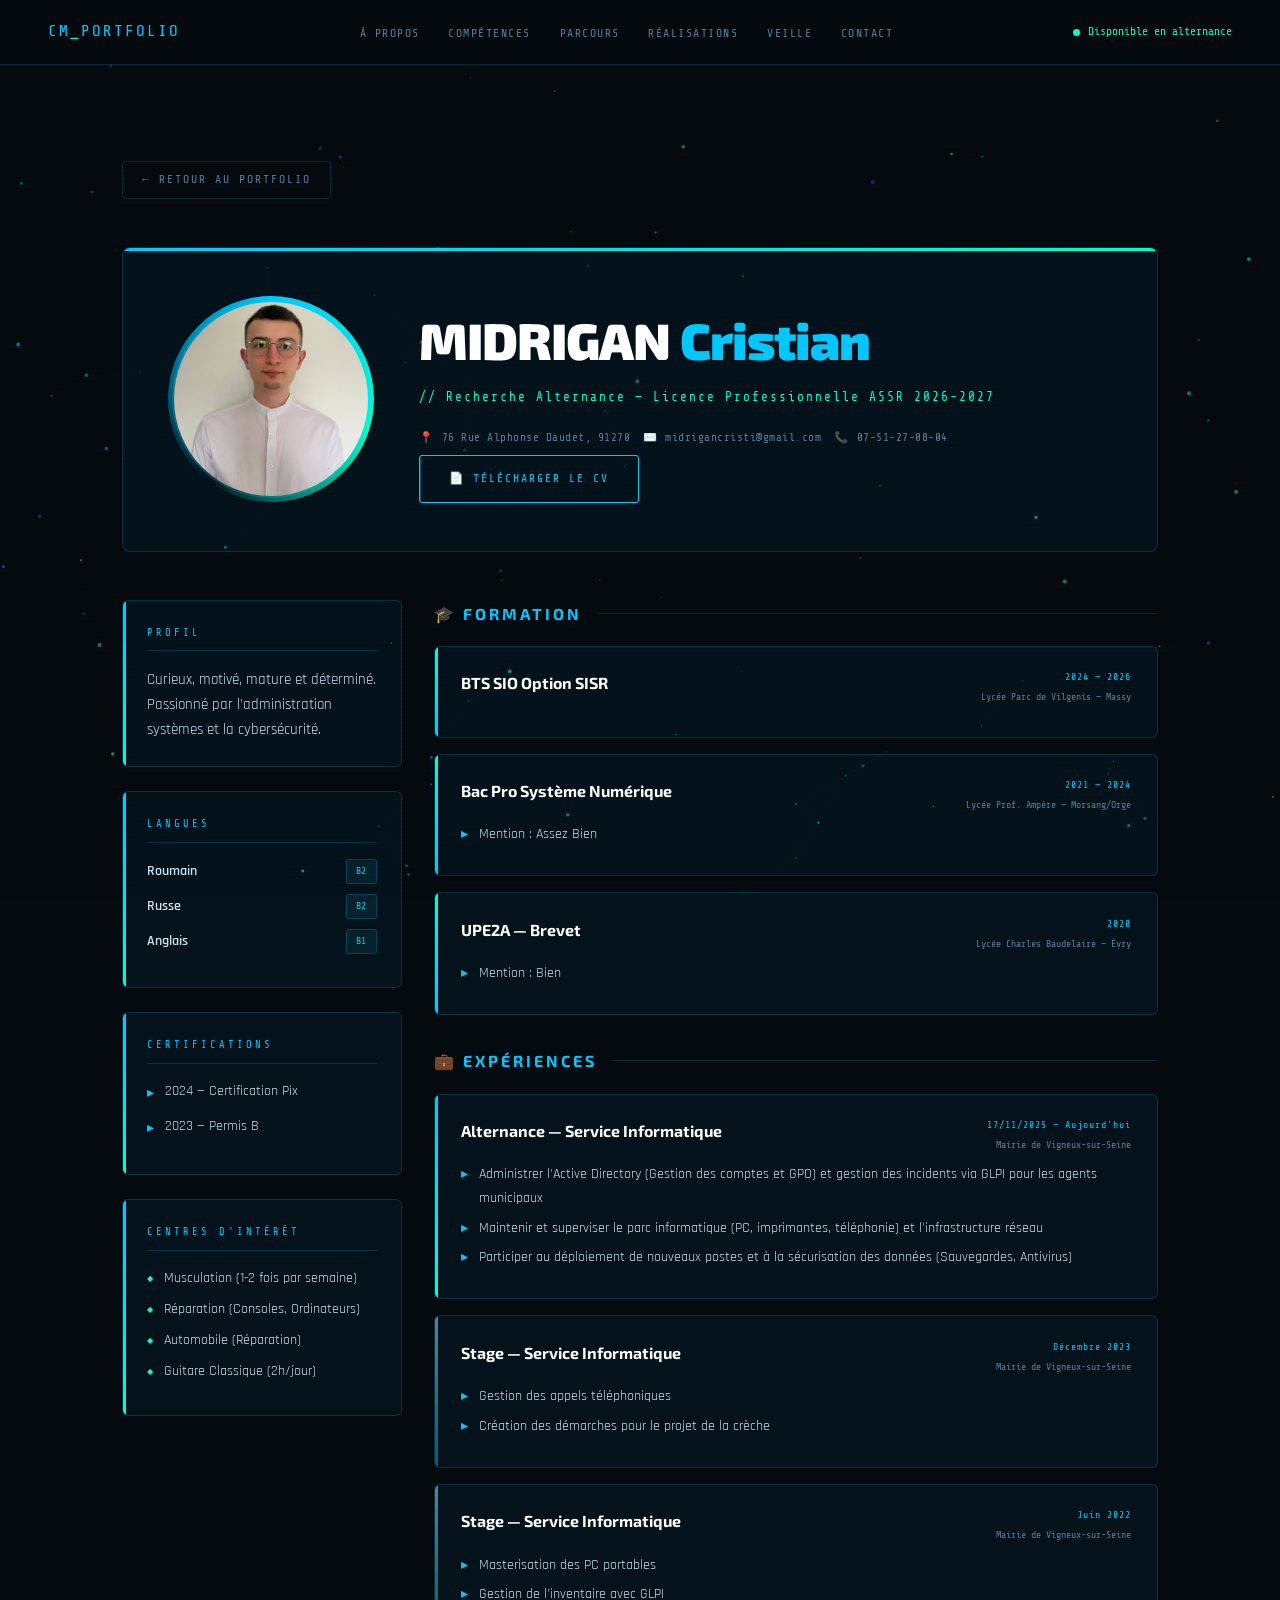
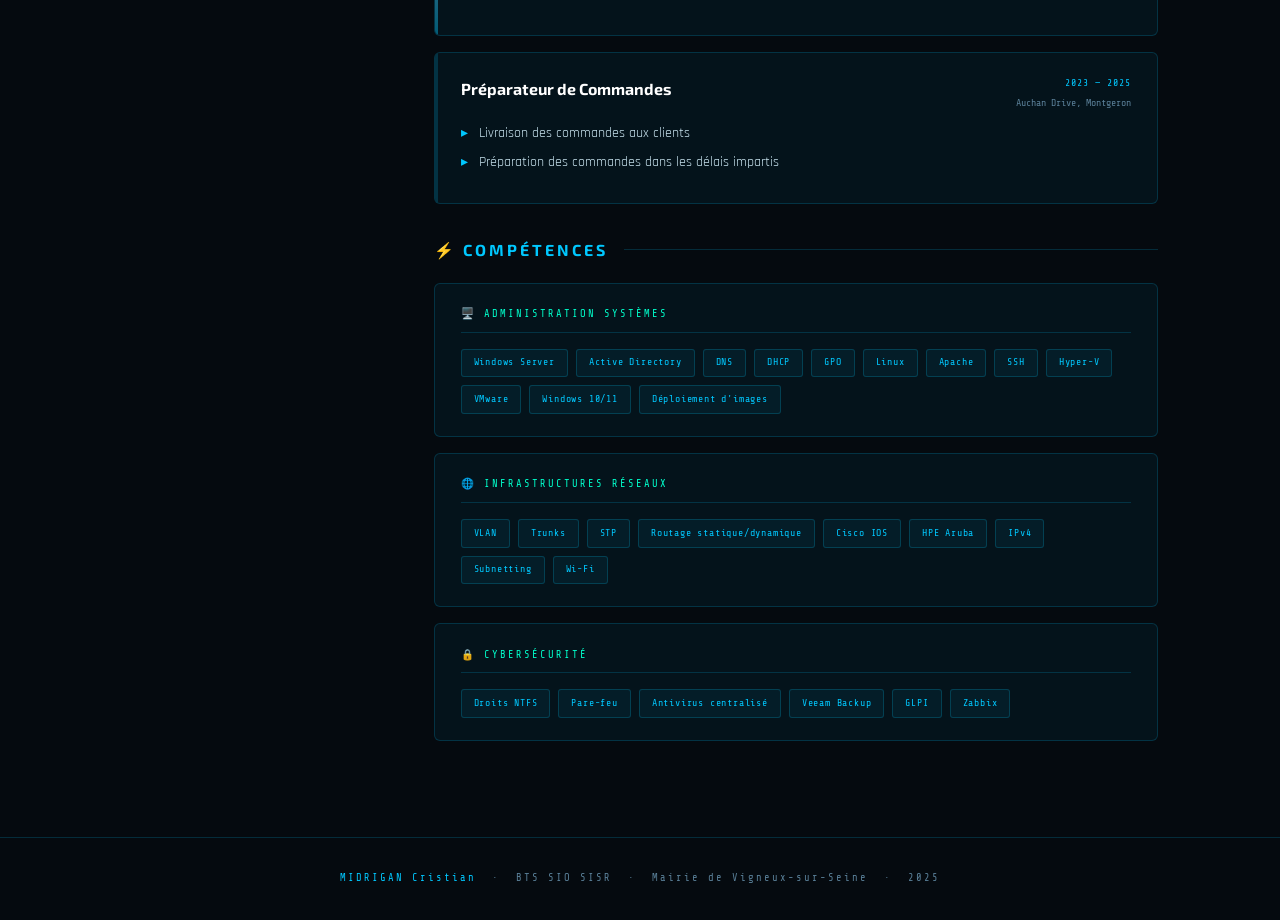
==== commit 0d35ac43: "Veille techno fait, google news rajoute" ====
--- a/cv.html
+++ b/cv.html
@@ -189,7 +189,7 @@
 
     <!-- Hero -->
     <div class="cv-hero">
-      <div class="cv-photo">🧑‍💻</div>
+      <div class="photo-wrap"><div class="photo-ring"></div><div class="photo-inner"><img src="CVPhoto.jpg" alt=""></div></div>
       <div class="cv-hero-info">
         <div class="cv-hero-name">MIDRIGAN <span>Cristian</span></div>
         <div class="cv-hero-sub">// Recherche Alternance — Licence Professionnelle ASSR 2026-2027</div>
--- a/style.css
+++ b/style.css
@@ -46,7 +46,8 @@
 .photo-wrap{width:200px;height:200px;border-radius:50%;position:relative;display:flex;align-items:center;justify-content:center;}
 .photo-ring{position:absolute;inset:-3px;border-radius:50%;background:conic-gradient(from 0deg,var(--cyan),var(--cyan2),transparent 60%,var(--cyan));animation:spin 4s linear infinite;}
 @keyframes spin{to{transform:rotate(360deg);}}
-.photo-inner{width:198px;height:198px;border-radius:50%;background:linear-gradient(135deg,rgba(0,200,255,.1),rgba(0,255,204,.05));display:flex;align-items:center;justify-content:center;position:relative;z-index:1;font-size:5rem;border:2px solid var(--border);}
+.photo-inner{width:198px;height:198px;border-radius:50%;background:linear-gradient(135deg,rgba(0,200,255,.1),rgba(0,255,204,.05));display:flex;align-items:center;justify-content:center;position:relative;z-index:1;font-size:5rem;border:2px solid var(--border);overflow:hidden;}
+.photo-inner img{width:100%;height:100%;object-fit:cover;}
 .photo-name{font-family:var(--mono);font-size:.65rem;color:var(--cyan);letter-spacing:2px;text-align:center;}
 .about-text p{color:var(--text);margin-bottom:1rem;font-size:1rem;}
 .tags{display:flex;flex-wrap:wrap;gap:.5rem;margin:1rem 0 1.5rem;}
@@ -289,6 +290,8 @@
   color:#ffa500;
 }
 
+
+
 /* Barre de progression (carte en cours) */
 .cert-progress-bar{
   height:3px;background:rgba(255,165,0,.15);border-radius:2px;
@@ -307,3 +310,105 @@
 
 @media(max-width:900px){.cert-grid{grid-template-columns:1fr;}}
 @media(max-width:600px){.cert-grid{grid-template-columns:1fr;}}
+
+/* ================================================================
+   PAGE ENTREPRISE — styles spécifiques (entreprise.html)
+   ================================================================ */
+
+/* ── Nav retour ── */
+.nav-back{font-family:var(--mono);font-size:.72rem;color:var(--muted);text-decoration:none;letter-spacing:1.5px;display:flex;align-items:center;gap:.5rem;transition:color .3s;}
+.nav-back:hover{color:var(--cyan);}
+
+/* ── Hero entreprise ── */
+.ent-hero{min-height:36vh;display:flex;align-items:center;justify-content:center;flex-direction:column;text-align:center;padding:100px 2rem 3rem;position:relative;z-index:2;}
+.ent-tag{font-family:var(--mono);font-size:.75rem;color:var(--cyan2);letter-spacing:4px;margin-bottom:1.2rem;}
+.ent-title{font-family:var(--head);font-size:clamp(2.2rem,5vw,4rem);font-weight:900;color:#fff;letter-spacing:-1px;line-height:1.1;}
+.ent-title span{color:var(--cyan);text-shadow:0 0 40px rgba(0,200,255,.4);}
+.ent-sub{font-family:var(--mono);font-size:.82rem;color:var(--muted);letter-spacing:2px;margin-top:1rem;}
+
+/* ── Wrap large ── */
+.wrap-lg{max-width:1200px;margin:0 auto;padding:4rem 2rem 6rem;}
+.ent-section-mt{margin-top:5rem;}
+
+/* ── Chiffres clés ── */
+.info-grid{display:grid;grid-template-columns:repeat(auto-fit,minmax(190px,1fr));gap:1.2rem;margin-bottom:4rem;}
+.info-card{background:var(--surface);border:1px solid var(--border);border-radius:4px;padding:1.5rem;position:relative;overflow:hidden;transition:border-color .3s;}
+.info-card:hover{border-color:var(--border2);}
+.info-card::before{content:'';position:absolute;top:0;left:0;width:3px;height:100%;background:linear-gradient(to bottom,var(--cyan),var(--cyan2));}
+.info-num{font-family:var(--head);font-size:2rem;font-weight:900;color:var(--cyan);line-height:1;}
+.info-label{font-family:var(--mono);font-size:.65rem;color:var(--muted);letter-spacing:1.5px;text-transform:uppercase;margin-top:.3rem;}
+
+/* ── Organigramme — structure ── */
+.org-chart{position:relative;padding:2rem 0 3rem;display:flex;flex-direction:column;align-items:center;}
+.org-level{display:flex;justify-content:center;gap:1.5rem;width:100%;}
+.org-level-wrap{flex-wrap:wrap;gap:1rem;padding:0 1rem;}
+.org-connector-v{width:2px;height:48px;background:linear-gradient(to bottom,var(--cyan),rgba(0,200,255,.25));margin:0 auto;}
+
+/* ── Noeuds ── */
+.org-node{background:var(--surface);border:1px solid var(--border);border-radius:4px;padding:1rem 1.2rem;text-align:center;position:relative;transition:all .3s;min-width:150px;max-width:185px;flex-shrink:0;}
+.org-node:hover{border-color:var(--border2);background:rgba(0,200,255,.08);}
+.org-node.mayor{border-color:var(--yellow);box-shadow:0 0 22px rgba(255,215,0,.15);}
+.org-node.mayor .n-role{color:var(--yellow);}
+.org-node.chief{border-color:var(--cyan);box-shadow:0 0 18px rgba(0,200,255,.12);}
+.org-node.chief .n-role{color:var(--cyan);}
+.org-node.admin-net .n-role{color:var(--cyan2);}
+.org-node.me{border-color:var(--cyan2);box-shadow:0 0 22px rgba(0,255,204,.2);animation:meGlow 3s ease-in-out infinite;}
+@keyframes meGlow{0%,100%{box-shadow:0 0 18px rgba(0,255,204,.2);}50%{box-shadow:0 0 32px rgba(0,255,204,.45);}}
+.n-icon{font-size:1.4rem;margin-bottom:.4rem;}
+.n-name{font-family:var(--head);font-size:.88rem;font-weight:700;color:#fff;line-height:1.2;}
+.n-role{font-family:var(--mono);font-size:.58rem;color:var(--muted);letter-spacing:1px;text-transform:uppercase;margin-top:.3rem;line-height:1.4;}
+.n-badge{font-family:var(--mono);font-size:.54rem;padding:.18rem .5rem;border-radius:2px;background:rgba(0,255,204,.1);border:1px solid rgba(0,255,204,.3);color:var(--cyan2);letter-spacing:1px;margin-top:.4rem;display:inline-block;}
+.n-badge-yellow{background:rgba(255,215,0,.1)!important;border-color:rgba(255,215,0,.35)!important;color:var(--yellow)!important;}
+.n-badge-green{background:rgba(0,255,204,.08)!important;border-color:rgba(0,255,204,.3)!important;color:var(--cyan2)!important;}
+
+/* ── Service boxes (directions grisées) ── */
+.service-box{background:rgba(255,255,255,.02);border:1px solid rgba(255,255,255,.07);border-radius:4px;padding:.7rem 1rem;text-align:center;min-width:100px;max-width:125px;flex-shrink:0;opacity:.6;transition:opacity .3s;}
+.service-box:hover{opacity:.9;}
+.sb-icon{font-size:1rem;margin-bottom:.2rem;}
+.sb-label{font-family:var(--mono);font-size:.57rem;color:var(--muted);letter-spacing:.7px;text-transform:uppercase;line-height:1.3;}
+
+/* ── Encadré SERVICE NTIC ── */
+.ntic-box{border:1px solid rgba(0,200,255,.35);border-radius:6px;background:rgba(0,200,255,.025);padding:2rem;position:relative;width:100%;max-width:1100px;}
+.ntic-box::before{content:'SERVICE NTIC';position:absolute;top:-11px;left:2rem;font-family:var(--mono);font-size:.65rem;color:var(--cyan);letter-spacing:3px;background:var(--bg);padding:0 .8rem;}
+.ntic-chef-wrap{display:flex;justify-content:center;margin-bottom:2rem;}
+.ntic-separator{height:2px;background:linear-gradient(to right,transparent,rgba(0,200,255,.3),transparent);margin:0 3rem 2rem;}
+.ntic-mini-separator{height:1.4rem;width:2px;background:linear-gradient(to bottom,var(--border),transparent);margin:.2rem auto .4rem;}
+.ntic-inner-grid{display:grid;grid-template-columns:1fr auto 1fr;gap:2rem;align-items:start;}
+.ntic-col{display:flex;flex-direction:column;align-items:center;gap:.9rem;}
+.ntic-col-label{font-family:var(--mono);font-size:.58rem;color:var(--muted);letter-spacing:2px;text-transform:uppercase;text-align:center;}
+.ntic-divider{width:1px;background:linear-gradient(to bottom,transparent,var(--border),transparent);align-self:stretch;}
+.ntic-admin-row{display:flex;gap:1rem;justify-content:center;flex-wrap:wrap;}
+
+/* ── Légende ── */
+.org-legend{display:flex;flex-wrap:wrap;gap:1rem;margin-top:2.5rem;justify-content:center;}
+.leg-item{display:flex;align-items:center;gap:.5rem;font-family:var(--mono);font-size:.64rem;color:var(--muted);letter-spacing:1px;}
+.leg-dot{width:12px;height:12px;border-radius:2px;border:1px solid;}
+.leg-dot-yellow{border-color:var(--yellow);background:rgba(255,215,0,.12);}
+.leg-dot-cyan{border-color:var(--cyan);background:rgba(0,200,255,.12);}
+.leg-dot-green{border-color:var(--cyan2);background:rgba(0,255,204,.12);}
+.leg-dot-grey{border-color:rgba(255,255,255,.2);background:rgba(255,255,255,.04);}
+.leg-dot-me{border-color:var(--cyan2);background:rgba(0,255,204,.18);box-shadow:0 0 6px rgba(0,255,204,.4);}
+
+/* ── Grille services ── */
+.svc-grid{display:grid;grid-template-columns:repeat(auto-fit,minmax(280px,1fr));gap:1rem;}
+.svc-grid-3{grid-template-columns:repeat(auto-fit,minmax(280px,1fr));}
+.svc-card{background:var(--surface);border:1px solid var(--border);border-radius:4px;padding:1.2rem 1.5rem;transition:border-color .3s;}
+.svc-card:hover{border-color:var(--border2);}
+.svc-card-focus{border-color:rgba(0,200,255,.4);background:rgba(0,200,255,.05);}
+.svc-head-row{display:flex;align-items:center;gap:.8rem;margin-bottom:.6rem;}
+.svc-icon{font-size:1.3rem;}
+.svc-name{font-family:var(--head);font-size:1rem;font-weight:700;color:#fff;}
+.svc-desc{font-size:.9rem;color:var(--muted);line-height:1.5;}
+.svc-focus-badge{font-family:var(--mono);font-size:.57rem;color:var(--cyan2);border:1px solid rgba(0,255,204,.3);padding:.15rem .5rem;border-radius:2px;margin-left:auto;white-space:nowrap;}
+
+/* ── Responsive ──test */
+@media(max-width:900px){
+  .ntic-inner-grid{grid-template-columns:1fr;gap:1.5rem;}
+  .ntic-divider{display:none;}
+  .wrap-lg{padding:3rem 1.5rem 5rem;}
+}
+@media(max-width:600px){
+  .org-level{flex-wrap:wrap;gap:.8rem;}
+  .info-grid{grid-template-columns:repeat(2,1fr);}
+  .org-node{min-width:130px;}
+}
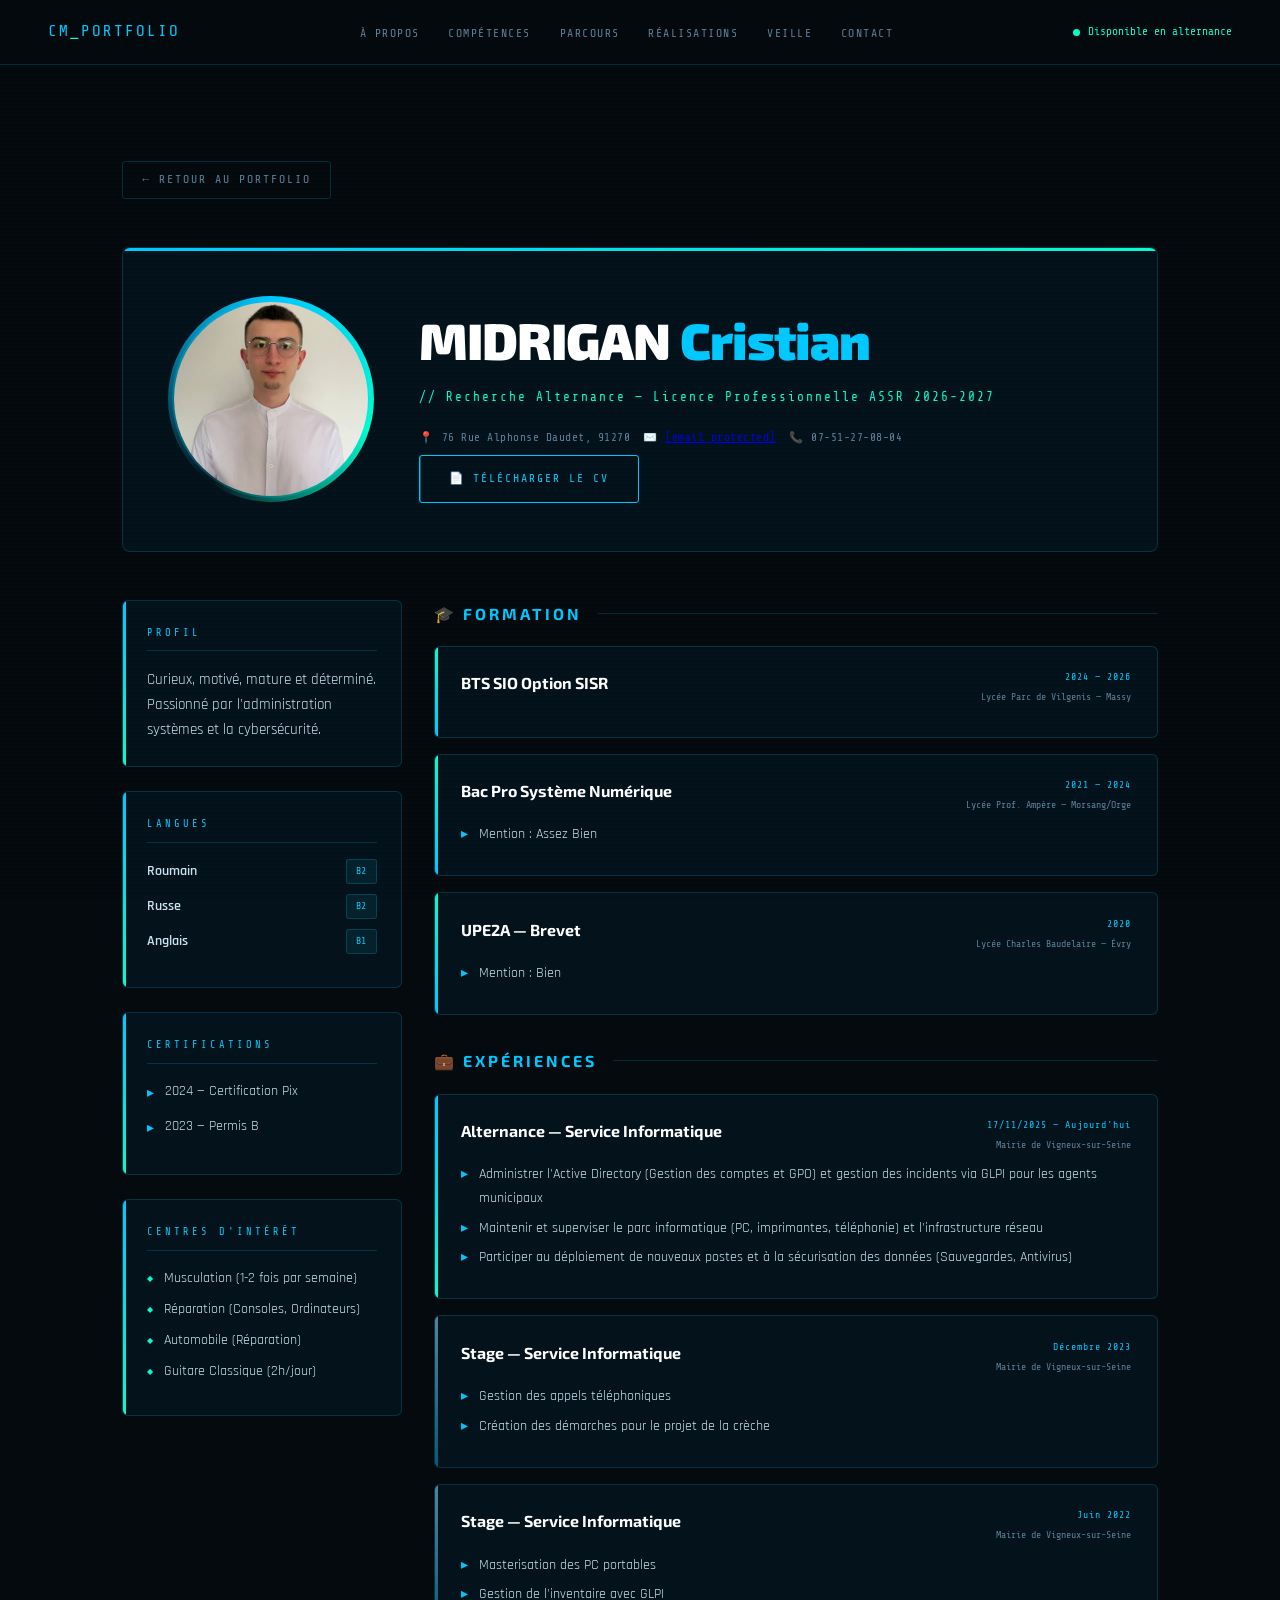
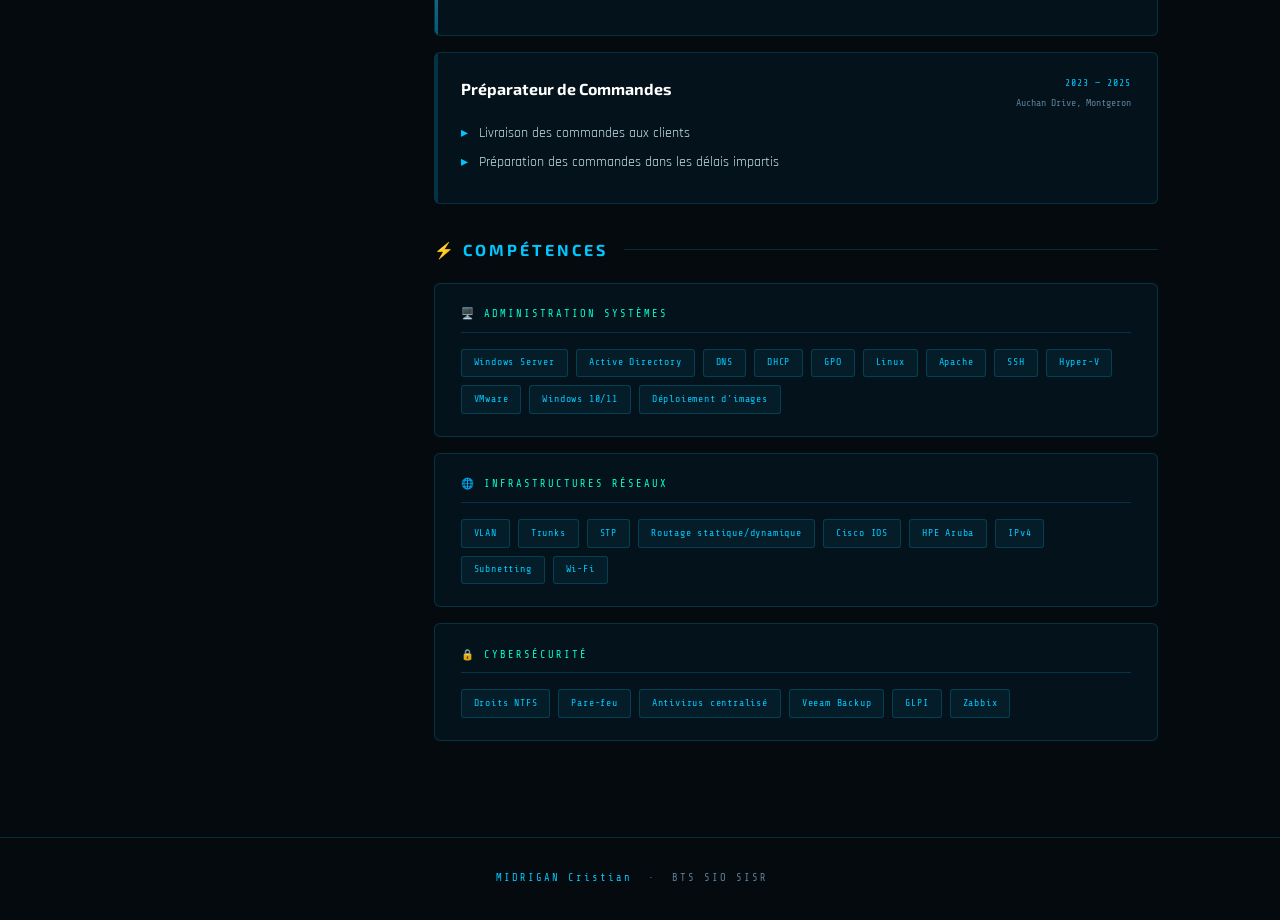
==== commit a314e15a: "Site modifie fonctionnait pas avant." ====
--- a/cv.html
+++ b/cv.html
@@ -195,7 +195,7 @@
         <div class="cv-hero-sub">// Recherche Alternance — Licence Professionnelle ASSR 2026-2027</div>
         <div class="cv-contacts">
           <div class="cv-contact-item"><span>📍</span> 76 Rue Alphonse Daudet, 91270</div>
-          <div class="cv-contact-item"><span>✉️</span> midrigancristi@gmail.com</div>
+          <div class="cv-contact-item"><span>✉️</span> <a href="/cdn-cgi/l/email-protection" class="__cf_email__" data-cfemail="cfa2a6abbda6a8aea1acbda6bcbba68fa8a2aea6a3e1aca0a2">[email&#160;protected]</a></div>
           <div class="cv-contact-item"><span>📞</span> 07-51-27-08-04</div>
         </div>
         <a href="CV_Midrigan_Cristian.pdf" download class="cv-dl-btn">📄 Télécharger le CV</a>
@@ -394,8 +394,4 @@
   </div>
 </section>
 
-<footer><div class="fi"><span>MIDRIGAN Cristian</span> &nbsp;·&nbsp; BTS SIO SISR &nbsp;·&nbsp; Mairie de Vigneux-sur-Seine &nbsp;·&nbsp; 2025</div></footer>
-
-<script src="script.js"></script>
-</body>
-</html>+<footer><div class="fi"><span>MIDRIGAN Cristian</span> &nbsp;·&nbsp; BTS SIO SISR &nbsp
--- a/style.css
+++ b/style.css
@@ -64,7 +64,11 @@
 /* === SKILLS SECTION === */
 .skills-layout{display:grid;grid-template-columns:440px 1fr;gap:4rem;align-items:center;}
 
-/* Orbital — fully responsive, JS-positioned */
+/* ══════════════════════════════════
+   ORBITAL — 100% CSS, zéro JS
+   Les nodes sont positionnés avec
+   des % calculés depuis les angles.
+   ══════════════════════════════════ */
 .orb-wrap{
   position:relative;
   width:100%;
@@ -72,6 +76,8 @@
   aspect-ratio:1/1;
   flex-shrink:0;
 }
+
+/* Rings décoratifs */
 .orb-ring{
   position:absolute;
   top:50%;left:50%;
@@ -80,38 +86,65 @@
   transform:translate(-50%,-50%);
   pointer-events:none;
 }
+.orb-ring-1{width:44%;height:44%;}
+.orb-ring-2{width:82%;height:82%;}
+
+/* Centre */
 .orb-center{
   position:absolute;
   top:50%;left:50%;
   transform:translate(-50%,-50%);
-  width:20%;height:20%;
+  width:16%;height:16%;
   background:linear-gradient(135deg,rgba(0,200,255,.15),rgba(0,255,204,.1));
   border:2px solid var(--border2);
   border-radius:50%;
   display:flex;flex-direction:column;align-items:center;justify-content:center;
   z-index:10;
 }
-.orb-center span{font-size:clamp(.9rem,2.5vw,1.8rem);}
-.orb-center p{font-family:var(--mono);font-size:clamp(.28rem,.8vw,.5rem);color:var(--cyan);letter-spacing:1px;}
-.orb-node{
+.orb-center span{font-size:clamp(.7rem,2vw,1.4rem);}
+.orb-center p{font-family:var(--mono);font-size:clamp(.22rem,.55vw,.42rem);color:var(--cyan);letter-spacing:1px;}
+
+/* Node générique */
+.on{
   position:absolute;
   transform:translate(-50%,-50%);
   z-index:5;
 }
-.orb-node-in{
+.on-in{
+  width:clamp(44px, 8.8vw, 72px);
+  height:clamp(44px, 8.8vw, 72px);
   border-radius:50%;
   background:var(--surface);
   border:1px solid var(--border);
   display:flex;flex-direction:column;align-items:center;justify-content:center;
   text-align:center;
-  padding:.3rem;
+  padding:.2rem;
   transition:all .3s;
   cursor:default;
 }
-.orb-node:hover .orb-node-in{background:rgba(0,200,255,.12);border-color:var(--cyan);box-shadow:0 0 20px rgba(0,200,255,.3);transform:scale(1.12);}
-.orb-node-in .ni{display:block;margin-bottom:.15rem;}
-.orb-node-in .nl{font-family:var(--mono);color:var(--muted);line-height:1.2;}
-.orb-node:hover .orb-node-in .nl{color:var(--cyan);}
+.on-in span{display:block;font-size:clamp(.7rem,1.6vw,1.2rem);margin-bottom:.05rem;}
+.on-in p{font-family:var(--mono);font-size:clamp(.38rem,.65vw,.54rem);color:var(--muted);line-height:1.15;margin:0;}
+.on:hover .on-in{background:rgba(0,200,255,.12);border-color:var(--cyan);box-shadow:0 0 18px rgba(0,200,255,.3);transform:scale(1.1);}
+.on:hover .on-in p{color:var(--cyan);}
+
+/* ── RING 1 — rayon 22% — 5 nodes ──
+   Angles: -90°, -18°, 54°, 126°, 198°
+   left = 50 + 22*cos(a), top = 50 + 22*sin(a) */
+.r1n0{left:50.0%;  top:28.0%;}  /* -90°  */
+.r1n1{left:70.9%;  top:43.2%;}  /* -18°  */
+.r1n2{left:63.0%;  top:67.8%;}  /*  54°  */
+.r1n3{left:37.1%;  top:67.8%;}  /* 126°  */
+.r1n4{left:29.1%;  top:43.2%;}  /* 198°  */
+
+/* ── RING 2 — rayon 41% — 7 nodes ──
+   Angles: -90°, -38.6°, 12.9°, 64.3°, 115.7°, 167.1°, 218.6° */
+.r2n0{left:50.0%;  top: 9.0%;}  /* -90°    */
+.r2n1{left:82.0%;  top:24.4%;}  /* -38.6°  */
+.r2n2{left:90.0%;  top:59.1%;}  /*  12.9°  */
+.r2n3{left:67.8%;  top:86.9%;}  /*  64.3°  */
+.r2n4{left:32.2%;  top:86.9%;}  /* 115.7°  */
+.r2n5{left:10.0%;  top:59.1%;}  /* 167.1°  */
+.r2n6{left:18.0%;  top:24.4%;}  /* 218.6°  */
 
 /* Skill bars */
 .skill-blocks{display:flex;flex-direction:column;gap:1rem;}
@@ -175,16 +208,21 @@
 .veille-stack{display:flex;flex-direction:column;gap:1.5rem;}
 .vc{background:var(--surface);border:1px solid var(--border);border-radius:4px;overflow:hidden;transition:border-color .3s;}
 .vc:hover{border-color:var(--border2);}
-.vc-head{display:flex;align-items:center;gap:1rem;padding:1.2rem 1.8rem;cursor:pointer;background:rgba(0,200,255,.02);transition:background .3s;}
+/* Masquer le triangle natif du <details> */
+.vc summary{list-style:none;}
+.vc summary::-webkit-details-marker{display:none;}
+.vc summary::marker{display:none;}
+.vc-head{display:flex;align-items:center;gap:1rem;padding:1.2rem 1.8rem;cursor:pointer;background:rgba(0,200,255,.02);transition:background .3s;user-select:none;}
 .vc-head:hover{background:rgba(0,200,255,.06);}
+/* Quand ouvert, changer le texte du bouton via CSS */
+details.vc[open] .vc-btn::before{content:'FERMER ▴';}
+details.vc:not([open]) .vc-btn::before{content:'LIRE ▾';}
+.vc-btn{font-family:var(--mono);font-size:.68rem;color:var(--cyan);border:1px solid var(--border);padding:.3rem .9rem;border-radius:3px;transition:border-color .2s;white-space:nowrap;}
+.vc:hover .vc-btn{border-color:var(--cyan);}
 .vc-icon{font-size:1.4rem;}
 .vc-txt{flex:1;}
 .vc-title{font-family:var(--head);font-size:1.05rem;font-weight:700;color:#fff;}
 .vc-sub{font-size:.85rem;color:var(--muted);}
-.vc-btn{font-family:var(--mono);font-size:.68rem;color:var(--cyan);border:1px solid var(--border);padding:.3rem .9rem;border-radius:3px;transition:border-color .2s;white-space:nowrap;}
-.vc:hover .vc-btn{border-color:var(--cyan);}
-.vc-body{padding:0 1.8rem;max-height:0;overflow:hidden;transition:max-height .4s ease,padding .3s;}
-.vc-body.open{max-height:800px;padding:1.5rem 1.8rem;border-top:1px solid var(--border);}
 .vs{margin-bottom:1.3rem;}
 .vs-title{font-family:var(--head);font-size:.95rem;font-weight:700;color:var(--cyan);margin-bottom:.6rem;padding-bottom:.4rem;border-bottom:1px solid rgba(0,200,255,.1);}
 .vs p{font-size:.93rem;color:var(--text);}
@@ -412,3 +450,25 @@
   .info-grid{grid-template-columns:repeat(2,1fr);}
   .org-node{min-width:130px;}
 }
+
+/* ── VEILLE LIVE NEWS FEED ── */
+.news-section{margin-top:3rem;}
+.news-header{display:flex;align-items:center;gap:1rem;margin-bottom:1.5rem;flex-wrap:wrap;}
+.news-header-left{display:flex;align-items:center;gap:.6rem;}
+.news-live-dot{width:8px;height:8px;background:var(--cyan2);border-radius:50%;animation:pulse 2s infinite;flex-shrink:0;}
+.news-label{font-family:var(--mono);font-size:.72rem;color:var(--cyan);letter-spacing:2px;}
+.news-sources-row{display:flex;gap:.5rem;flex-wrap:wrap;margin-left:.5rem;}
+.news-refresh-btn{font-family:var(--mono);font-size:.65rem;letter-spacing:1.5px;color:var(--muted);border:1px solid var(--border);background:transparent;padding:.3rem .9rem;border-radius:3px;cursor:pointer;transition:all .3s;margin-left:auto;}
+.news-refresh-btn:hover{color:var(--cyan);border-color:var(--cyan);}
+.news-grid{display:grid;grid-template-columns:repeat(auto-fill,minmax(300px,1fr));gap:1rem;}
+.news-card{background:var(--surface);border:1px solid var(--border);border-radius:4px;padding:1.2rem 1.4rem;transition:border-color .3s,transform .2s;display:flex;flex-direction:column;gap:.7rem;}
+.news-card:hover{border-color:var(--border2);transform:translateY(-2px);}
+.news-card-src{font-family:var(--mono);font-size:.6rem;color:var(--cyan2);letter-spacing:1.5px;text-transform:uppercase;}
+.news-card-title{font-family:var(--head);font-size:.95rem;font-weight:600;color:#fff;line-height:1.4;}
+.news-card-title a{color:inherit;text-decoration:none;}
+.news-card-title a:hover{color:var(--cyan);}
+.news-card-date{font-family:var(--mono);font-size:.62rem;color:var(--muted);}
+.news-card-tag{display:inline-block;font-family:var(--mono);font-size:.58rem;padding:.2rem .6rem;border:1px solid rgba(0,200,255,.2);color:var(--cyan);border-radius:2px;margin-top:auto;width:fit-content;}
+.news-loading{grid-column:1/-1;display:flex;align-items:center;justify-content:center;gap:1rem;padding:3rem;color:var(--muted);font-family:var(--mono);font-size:.8rem;}
+.news-spinner{width:18px;height:18px;border:2px solid var(--border);border-top-color:var(--cyan);border-radius:50%;animation:spin 1s linear infinite;}
+.news-error{grid-column:1/-1;text-align:center;padding:2rem;color:var(--muted);font-family:var(--mono);font-size:.8rem;}
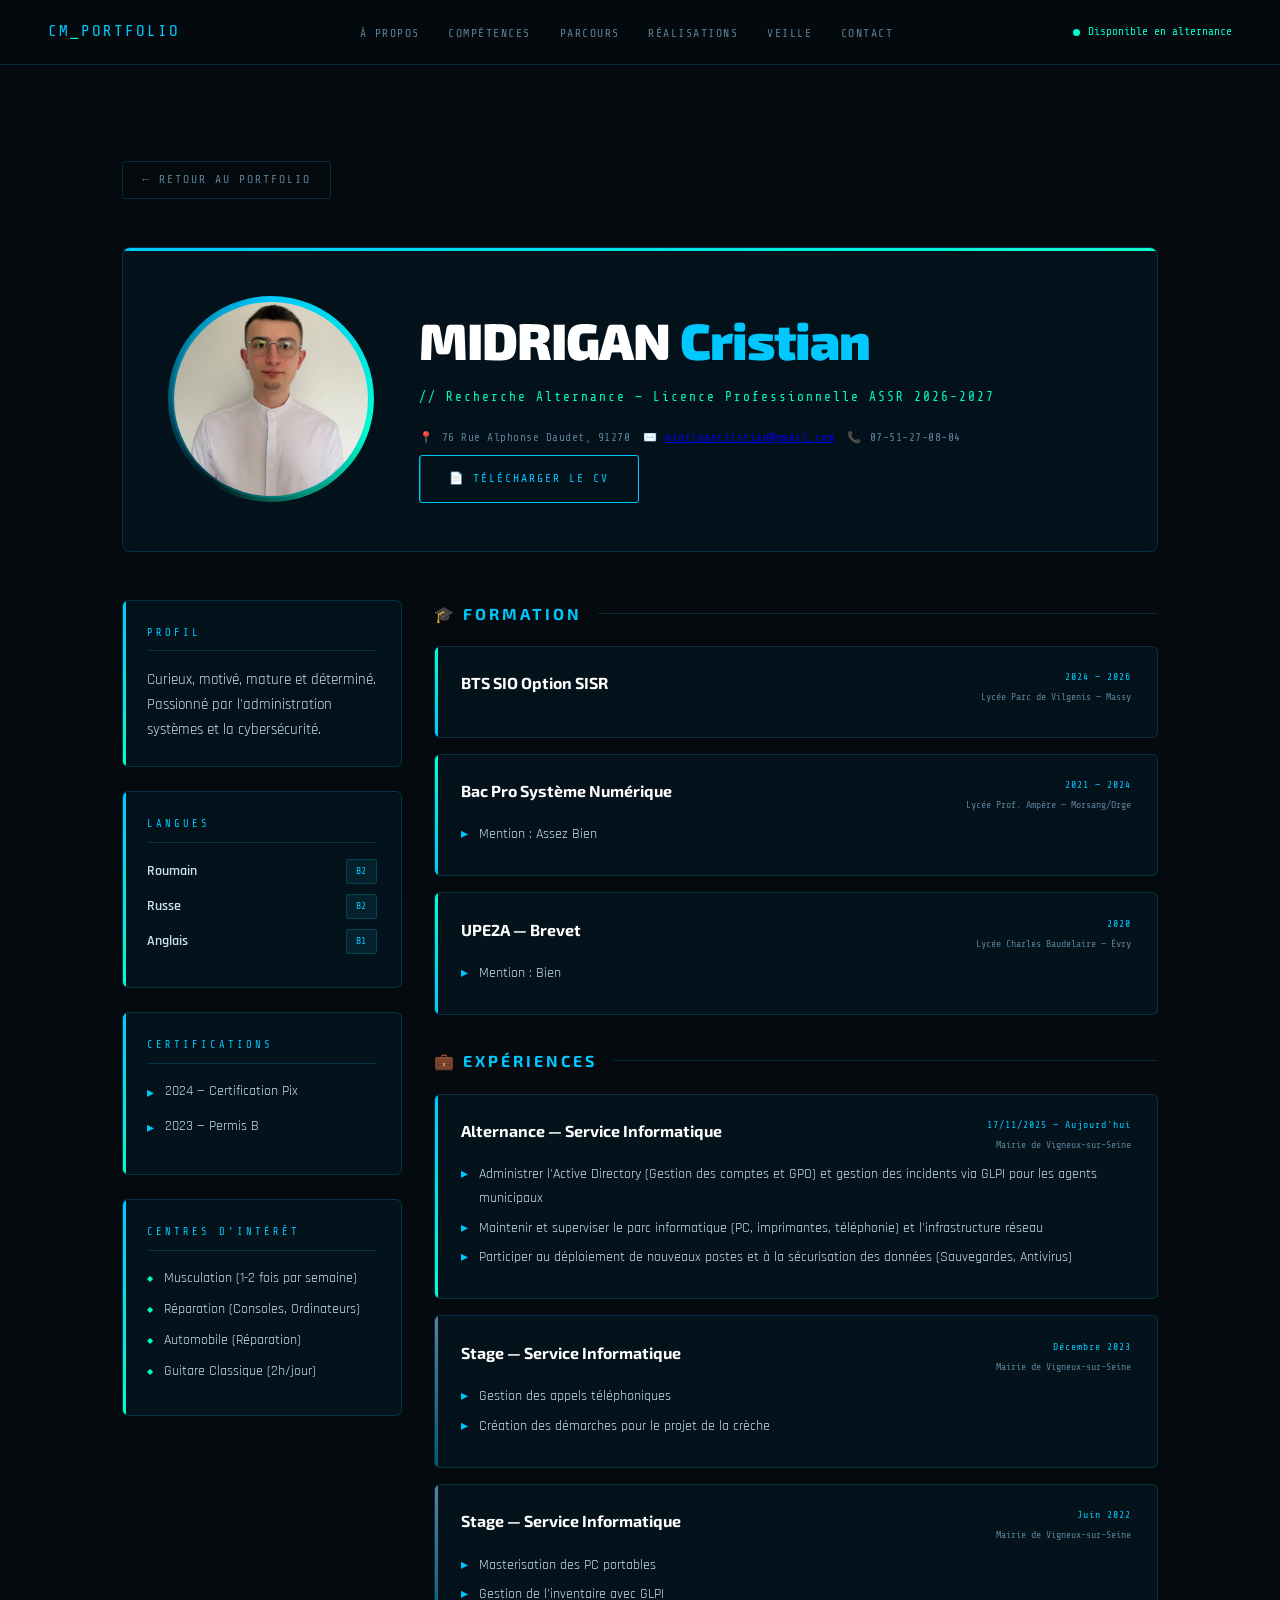
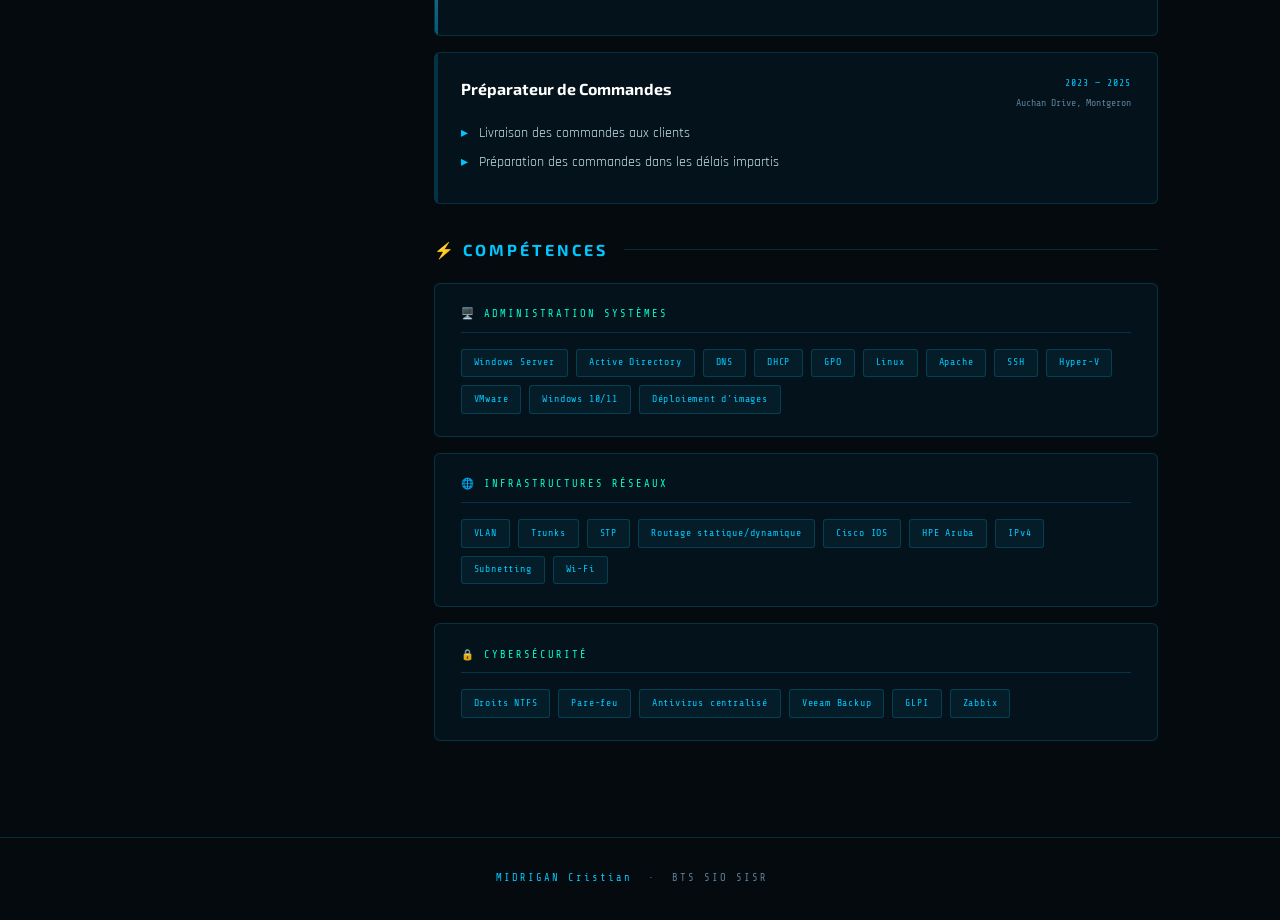
==== commit b42ff9ee: "Fluxtest V2" ====
--- a/cv.html
+++ b/cv.html
@@ -195,7 +195,7 @@
         <div class="cv-hero-sub">// Recherche Alternance — Licence Professionnelle ASSR 2026-2027</div>
         <div class="cv-contacts">
           <div class="cv-contact-item"><span>📍</span> 76 Rue Alphonse Daudet, 91270</div>
-          <div class="cv-contact-item"><span>✉️</span> <a href="/cdn-cgi/l/email-protection" class="__cf_email__" data-cfemail="cfa2a6abbda6a8aea1acbda6bcbba68fa8a2aea6a3e1aca0a2">[email&#160;protected]</a></div>
+          <div class="cv-contact-item"><span>✉️</span> <a href="mailto:midrigancristian@gmail.com">midrigancristian@gmail.com</a></div>
           <div class="cv-contact-item"><span>📞</span> 07-51-27-08-04</div>
         </div>
         <a href="CV_Midrigan_Cristian.pdf" download class="cv-dl-btn">📄 Télécharger le CV</a>
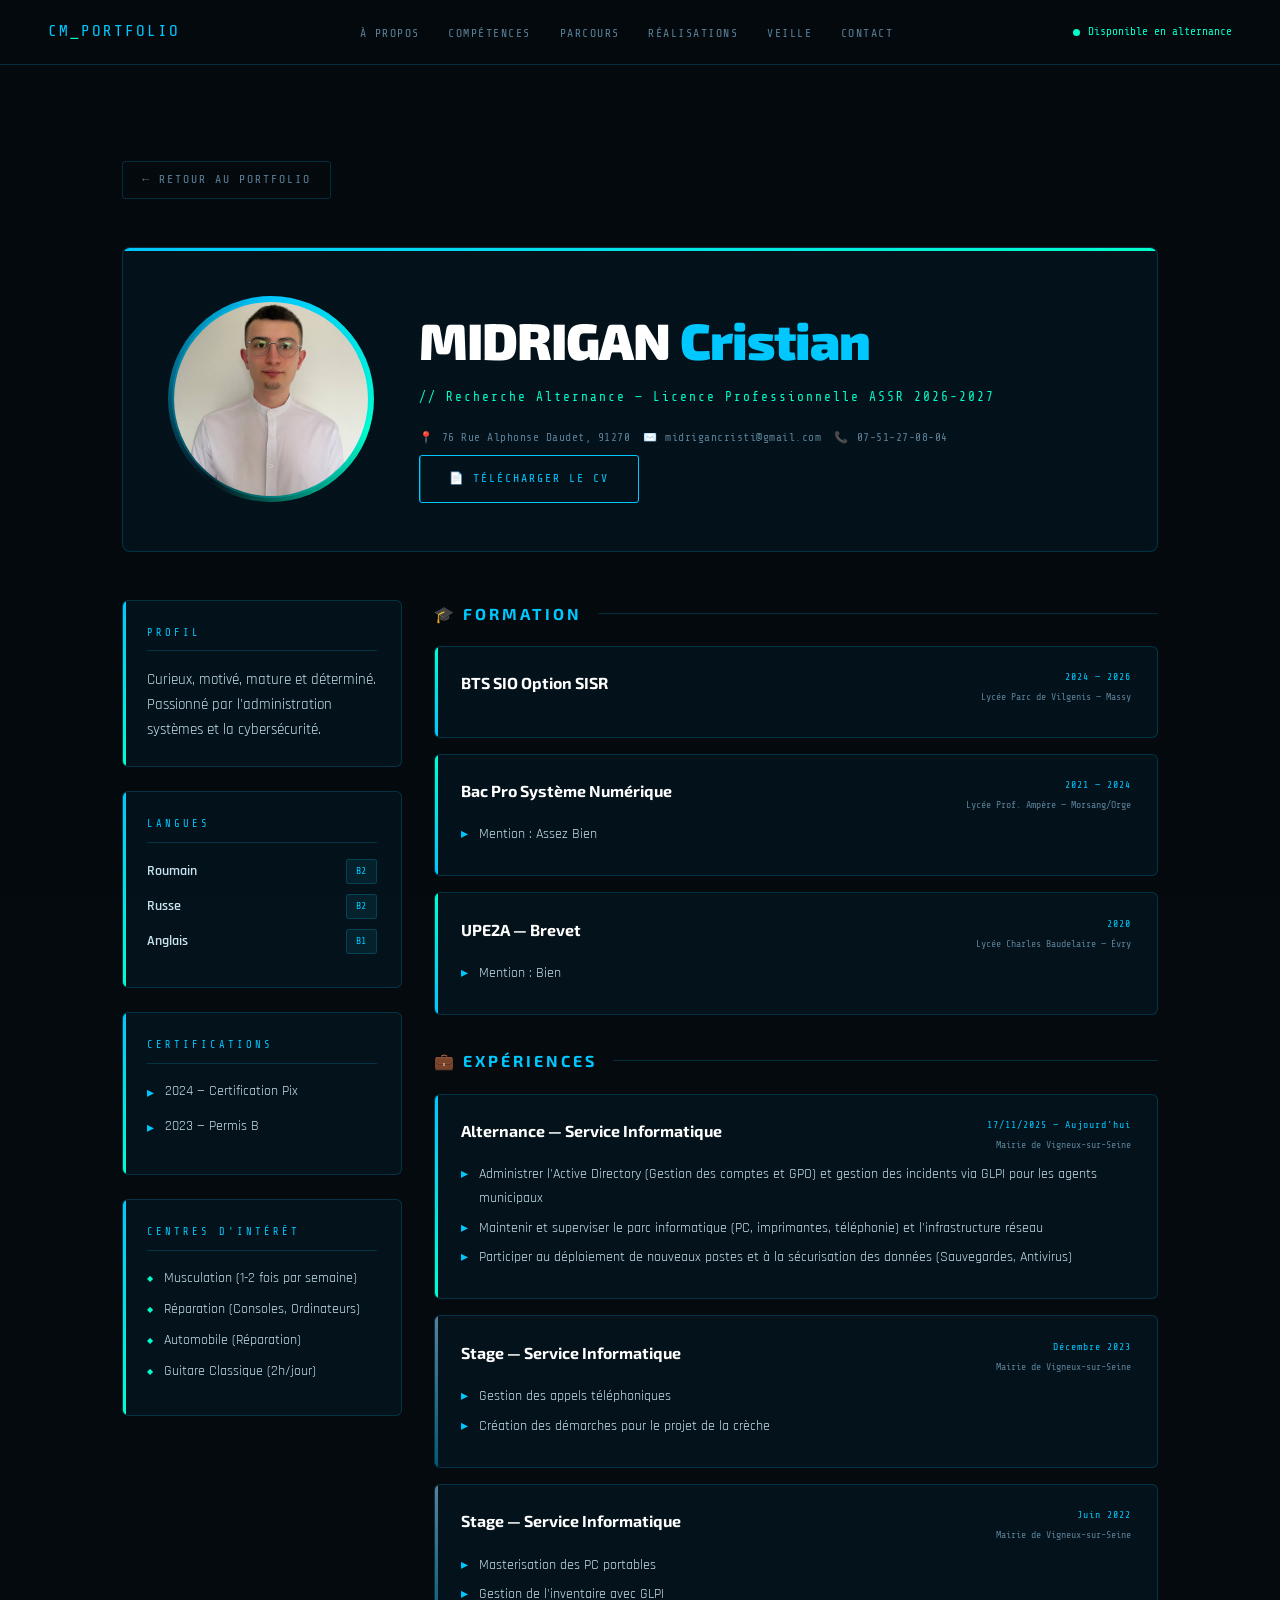
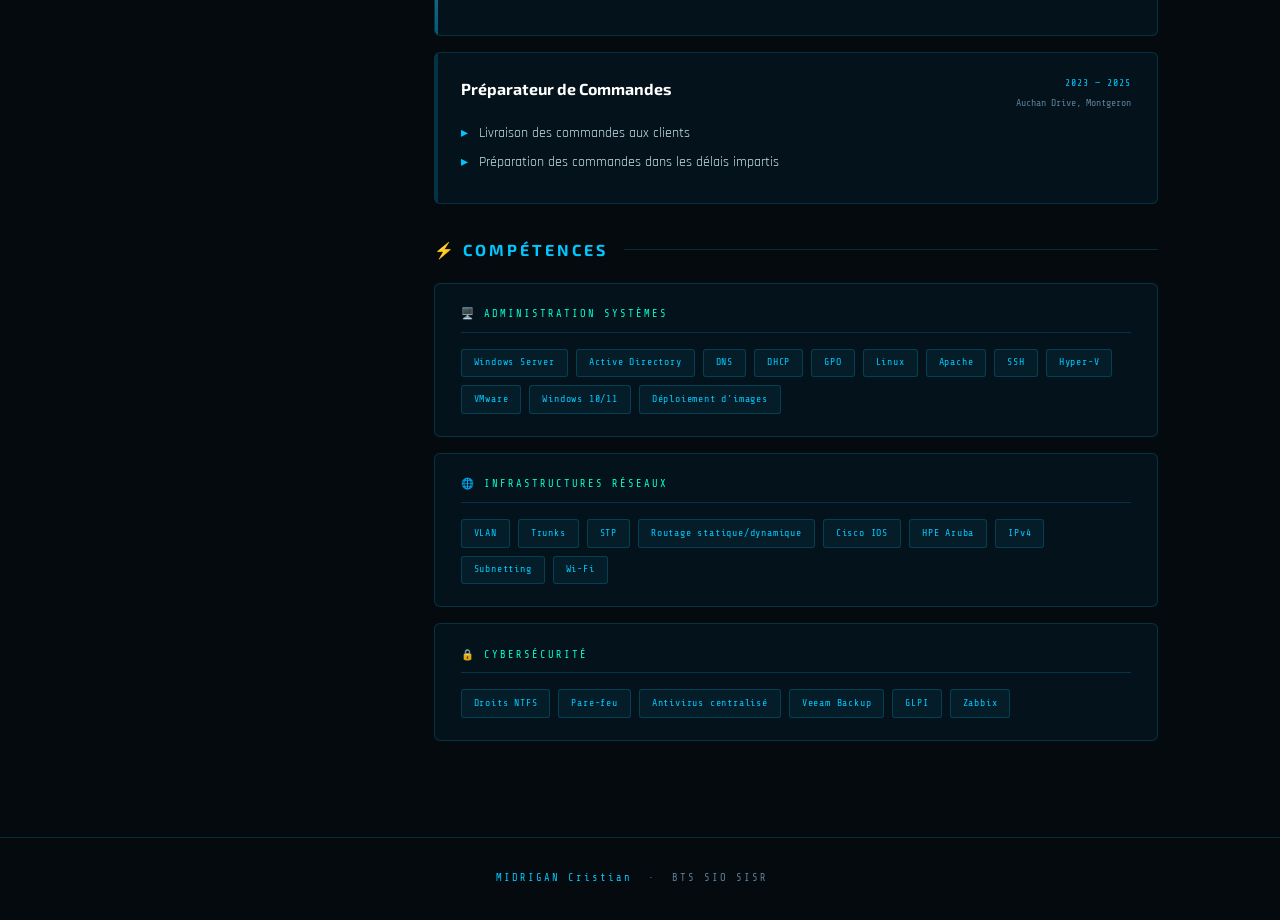
==== commit dee14980: "Tableau de synthèse FINI" ====
--- a/cv.html
+++ b/cv.html
@@ -195,7 +195,7 @@
         <div class="cv-hero-sub">// Recherche Alternance — Licence Professionnelle ASSR 2026-2027</div>
         <div class="cv-contacts">
           <div class="cv-contact-item"><span>📍</span> 76 Rue Alphonse Daudet, 91270</div>
-          <div class="cv-contact-item"><span>✉️</span> <a href="mailto:midrigancristian@gmail.com">midrigancristian@gmail.com</a></div>
+          <div class="cv-contact-item"><span>✉️</span> midrigancristi@gmail.com</div>
           <div class="cv-contact-item"><span>📞</span> 07-51-27-08-04</div>
         </div>
         <a href="CV_Midrigan_Cristian.pdf" download class="cv-dl-btn">📄 Télécharger le CV</a>
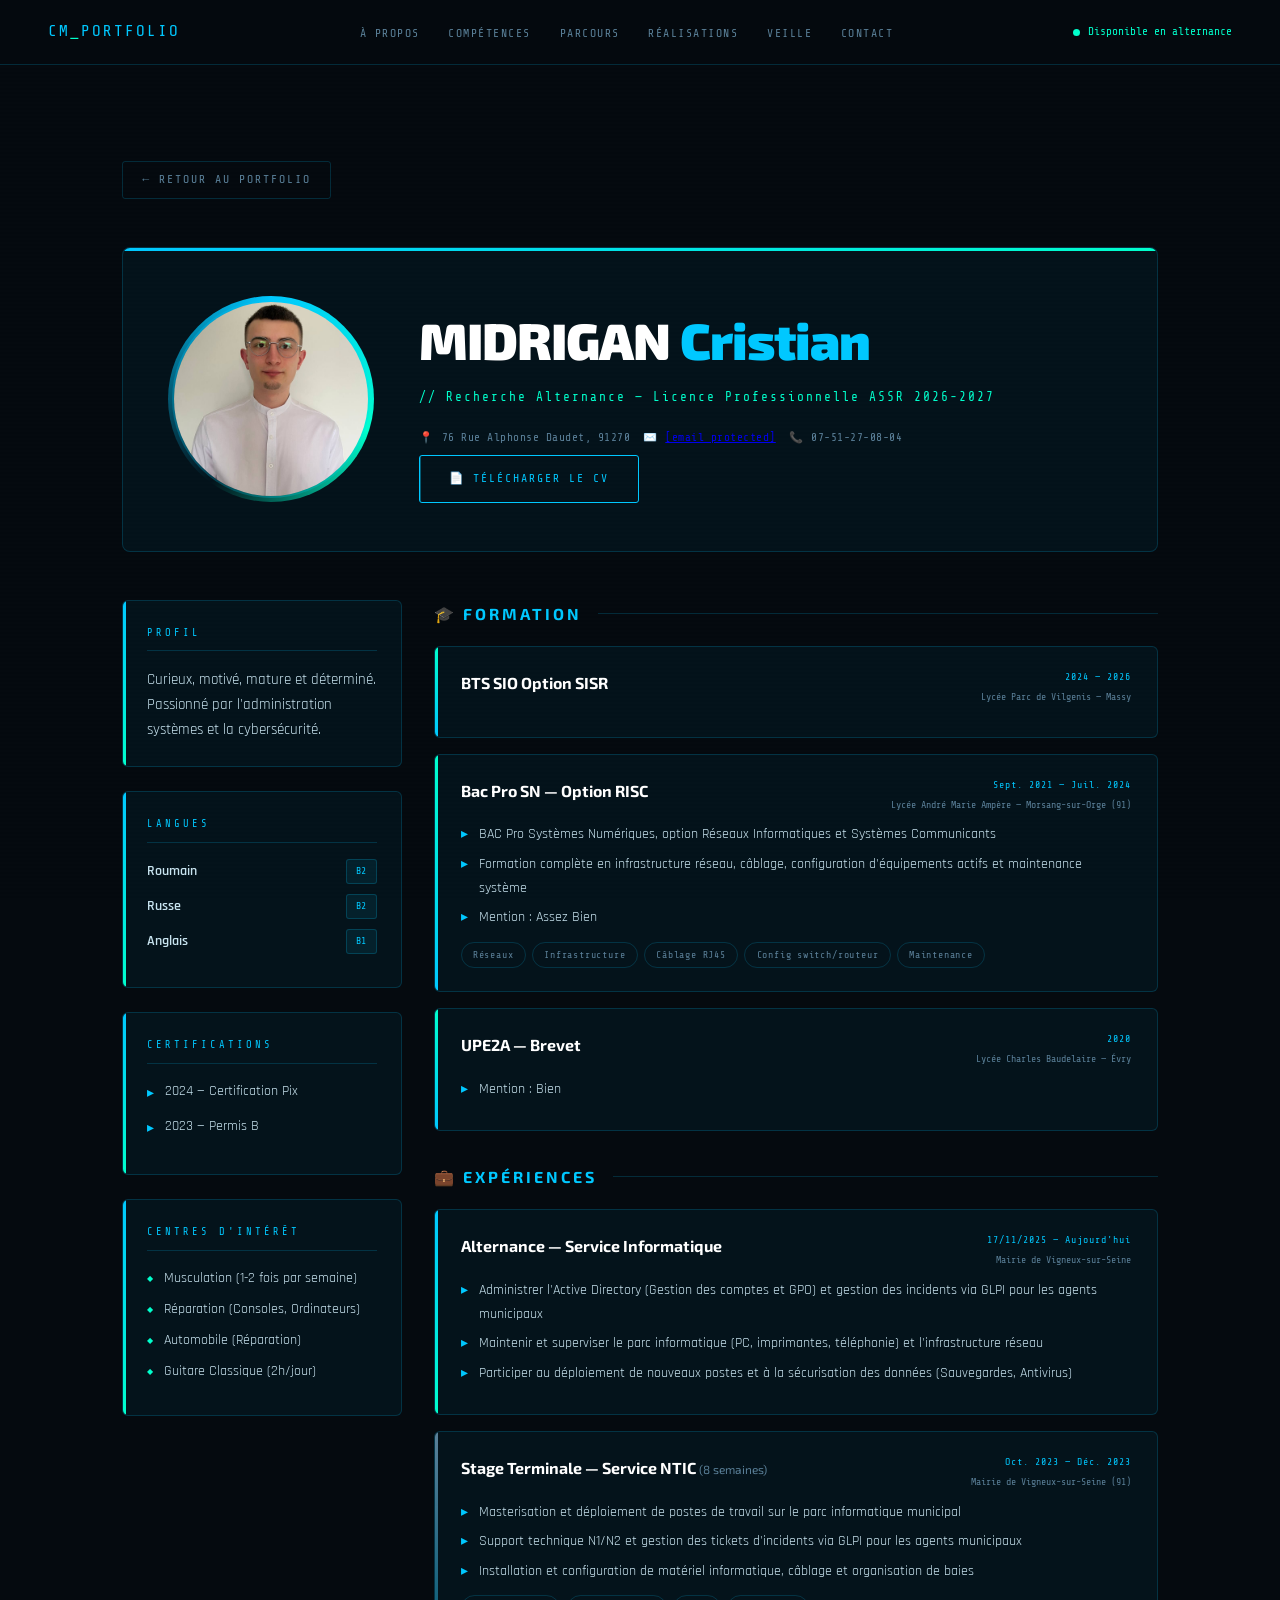
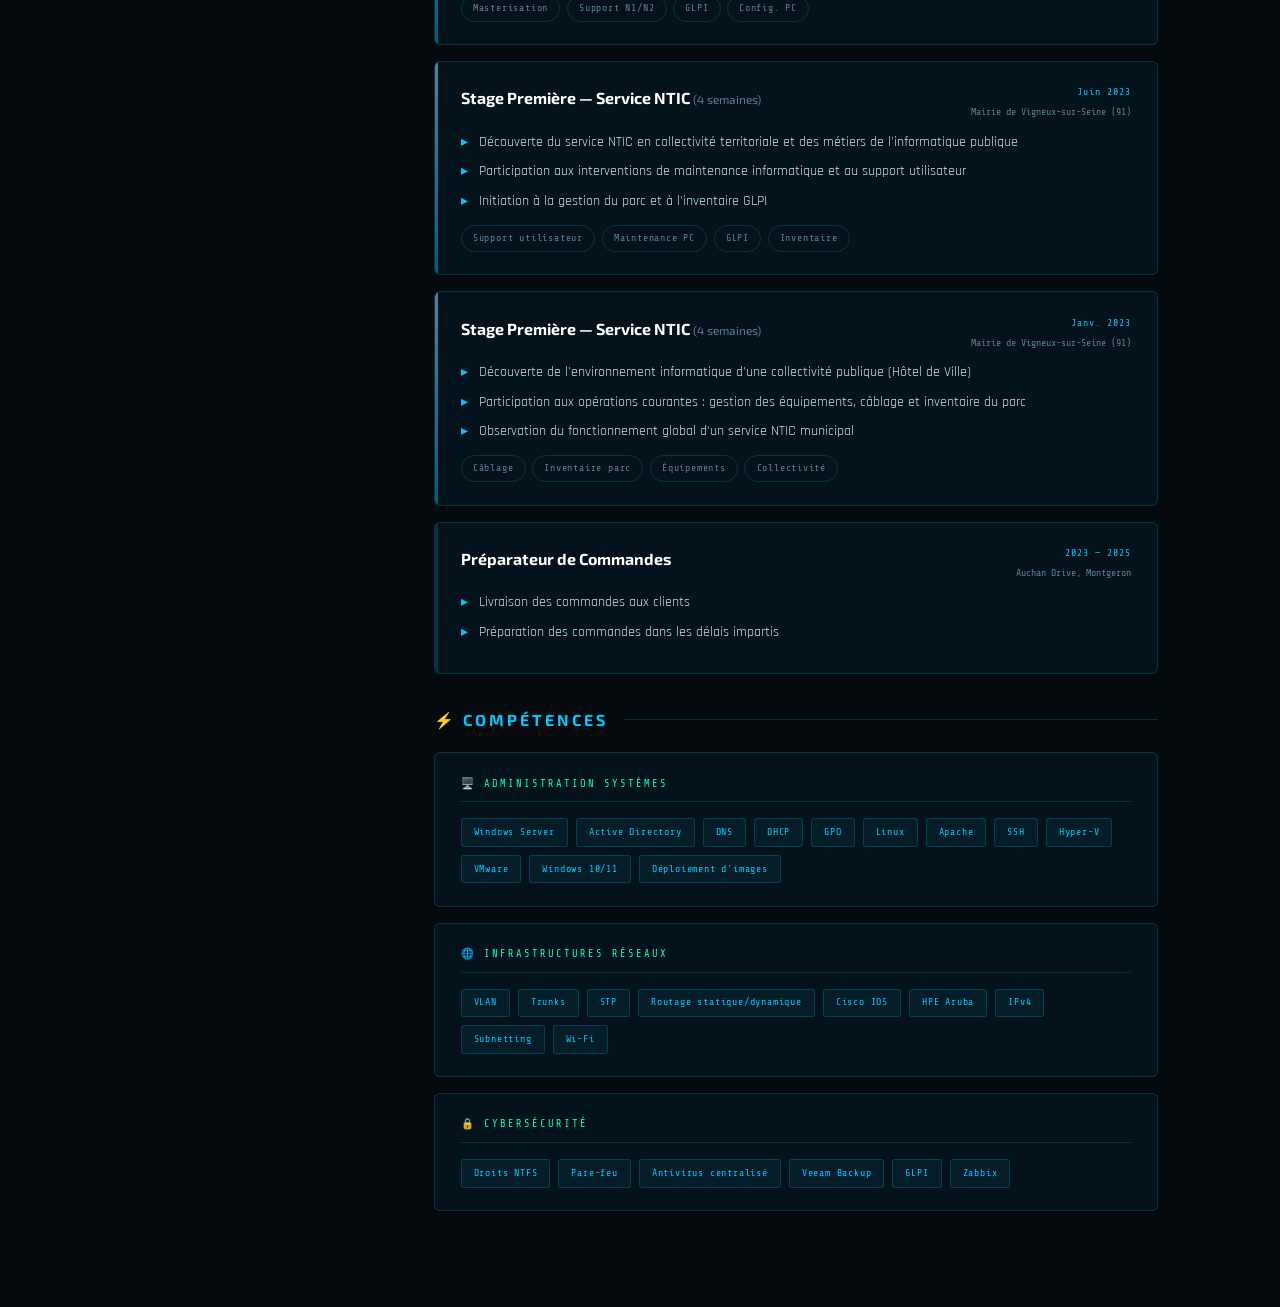
==== commit 7a379017: "Rajoute des petits détails.." ====
--- a/cv.html
+++ b/cv.html
@@ -195,7 +195,7 @@
         <div class="cv-hero-sub">// Recherche Alternance — Licence Professionnelle ASSR 2026-2027</div>
         <div class="cv-contacts">
           <div class="cv-contact-item"><span>📍</span> 76 Rue Alphonse Daudet, 91270</div>
-          <div class="cv-contact-item"><span>✉️</span> midrigancristi@gmail.com</div>
+          <div class="cv-contact-item"><span>✉️</span> <a href="/cdn-cgi/l/email-protection" class="__cf_email__" data-cfemail="b7daded3c5ded0d6d9d4c5dec4c3def7d0dad6dedb99d4d8da">[email&#160;protected]</a></div>
           <div class="cv-contact-item"><span>📞</span> 07-51-27-08-04</div>
         </div>
         <a href="CV_Midrigan_Cristian.pdf" download class="cv-dl-btn">📄 Télécharger le CV</a>
@@ -254,13 +254,20 @@
             </div>
             <div class="cv-tl-item formation-item">
               <div class="cv-tl-top">
-                <div class="cv-tl-role">Bac Pro Système Numérique</div>
-                <div class="cv-tl-meta">
-                  <span class="cv-tl-date">2021 — 2024</span>
-                  <span class="cv-tl-org">Lycée Prof. Ampère — Morsang/Orge</span>
-                </div>
-              </div>
-              <ul class="cv-tl-list"><li>Mention : Assez Bien</li></ul>
+                <div class="cv-tl-role">Bac Pro SN — Option RISC</div>
+                <div class="cv-tl-meta">
+                  <span class="cv-tl-date">Sept. 2021 — Juil. 2024</span>
+                  <span class="cv-tl-org">Lycée André Marie Ampère — Morsang-sur-Orge (91)</span>
+                </div>
+              </div>
+              <ul class="cv-tl-list">
+                <li>BAC Pro Systèmes Numériques, option Réseaux Informatiques et Systèmes Communicants</li>
+                <li>Formation complète en infrastructure réseau, câblage, configuration d'équipements actifs et maintenance système</li>
+                <li>Mention : Assez Bien</li>
+              </ul>
+              <div class="cv-tag-list" style="margin-top:.7rem;">
+                <span class="cv-pill">Réseaux</span><span class="cv-pill">Infrastructure</span><span class="cv-pill">Câblage RJ45</span><span class="cv-pill">Config switch/routeur</span><span class="cv-pill">Maintenance</span>
+              </div>
             </div>
             <div class="cv-tl-item formation-item">
               <div class="cv-tl-top">
@@ -297,30 +304,56 @@
 
             <div class="cv-tl-item stage">
               <div class="cv-tl-top">
-                <div class="cv-tl-role">Stage — Service Informatique</div>
-                <div class="cv-tl-meta">
-                  <span class="cv-tl-date">Décembre 2023</span>
-                  <span class="cv-tl-org">Mairie de Vigneux-sur-Seine</span>
-                </div>
-              </div>
-              <ul class="cv-tl-list">
-                <li>Gestion des appels téléphoniques</li>
-                <li>Création des démarches pour le projet de la crèche</li>
-              </ul>
+                <div class="cv-tl-role">Stage Terminale — Service NTIC <span style="font-size:.74rem;color:var(--muted);font-weight:400;">(8 semaines)</span></div>
+                <div class="cv-tl-meta">
+                  <span class="cv-tl-date">Oct. 2023 — Déc. 2023</span>
+                  <span class="cv-tl-org">Mairie de Vigneux-sur-Seine (91)</span>
+                </div>
+              </div>
+              <ul class="cv-tl-list">
+                <li>Masterisation et déploiement de postes de travail sur le parc informatique municipal</li>
+                <li>Support technique N1/N2 et gestion des tickets d'incidents via GLPI pour les agents municipaux</li>
+                <li>Installation et configuration de matériel informatique, câblage et organisation de baies</li>
+              </ul>
+              <div class="cv-tag-list" style="margin-top:.7rem;">
+                <span class="cv-pill">Masterisation</span><span class="cv-pill">Support N1/N2</span><span class="cv-pill">GLPI</span><span class="cv-pill">Config. PC</span>
+              </div>
             </div>
 
             <div class="cv-tl-item stage">
               <div class="cv-tl-top">
-                <div class="cv-tl-role">Stage — Service Informatique</div>
-                <div class="cv-tl-meta">
-                  <span class="cv-tl-date">Juin 2022</span>
-                  <span class="cv-tl-org">Mairie de Vigneux-sur-Seine</span>
-                </div>
-              </div>
-              <ul class="cv-tl-list">
-                <li>Masterisation des PC portables</li>
-                <li>Gestion de l'inventaire avec GLPI</li>
-              </ul>
+                <div class="cv-tl-role">Stage Première — Service NTIC <span style="font-size:.74rem;color:var(--muted);font-weight:400;">(4 semaines)</span></div>
+                <div class="cv-tl-meta">
+                  <span class="cv-tl-date">Juin 2023</span>
+                  <span class="cv-tl-org">Mairie de Vigneux-sur-Seine (91)</span>
+                </div>
+              </div>
+              <ul class="cv-tl-list">
+                <li>Découverte du service NTIC en collectivité territoriale et des métiers de l'informatique publique</li>
+                <li>Participation aux interventions de maintenance informatique et au support utilisateur</li>
+                <li>Initiation à la gestion du parc et à l'inventaire GLPI</li>
+              </ul>
+              <div class="cv-tag-list" style="margin-top:.7rem;">
+                <span class="cv-pill">Support utilisateur</span><span class="cv-pill">Maintenance PC</span><span class="cv-pill">GLPI</span><span class="cv-pill">Inventaire</span>
+              </div>
+            </div>
+
+            <div class="cv-tl-item stage">
+              <div class="cv-tl-top">
+                <div class="cv-tl-role">Stage Première — Service NTIC <span style="font-size:.74rem;color:var(--muted);font-weight:400;">(4 semaines)</span></div>
+                <div class="cv-tl-meta">
+                  <span class="cv-tl-date">Janv. 2023</span>
+                  <span class="cv-tl-org">Mairie de Vigneux-sur-Seine (91)</span>
+                </div>
+              </div>
+              <ul class="cv-tl-list">
+                <li>Découverte de l'environnement informatique d'une collectivité publique (Hôtel de Ville)</li>
+                <li>Participation aux opérations courantes : gestion des équipements, câblage et inventaire du parc</li>
+                <li>Observation du fonctionnement global d'un service NTIC municipal</li>
+              </ul>
+              <div class="cv-tag-list" style="margin-top:.7rem;">
+                <span class="cv-pill">Câblage</span><span class="cv-pill">Inventaire parc</span><span class="cv-pill">Équipements</span><span class="cv-pill">Collectivité</span>
+              </div>
             </div>
 
             <div class="cv-tl-item other">
@@ -389,9 +422,4 @@
           </div>
         </div>
 
-      </div>
-    </div>
-  </div>
-</section>
-
-<footer><div class="fi"><span>MIDRIGAN Cristian</span> &nbsp;·&nbsp; BTS SIO SISR &nbsp+      
